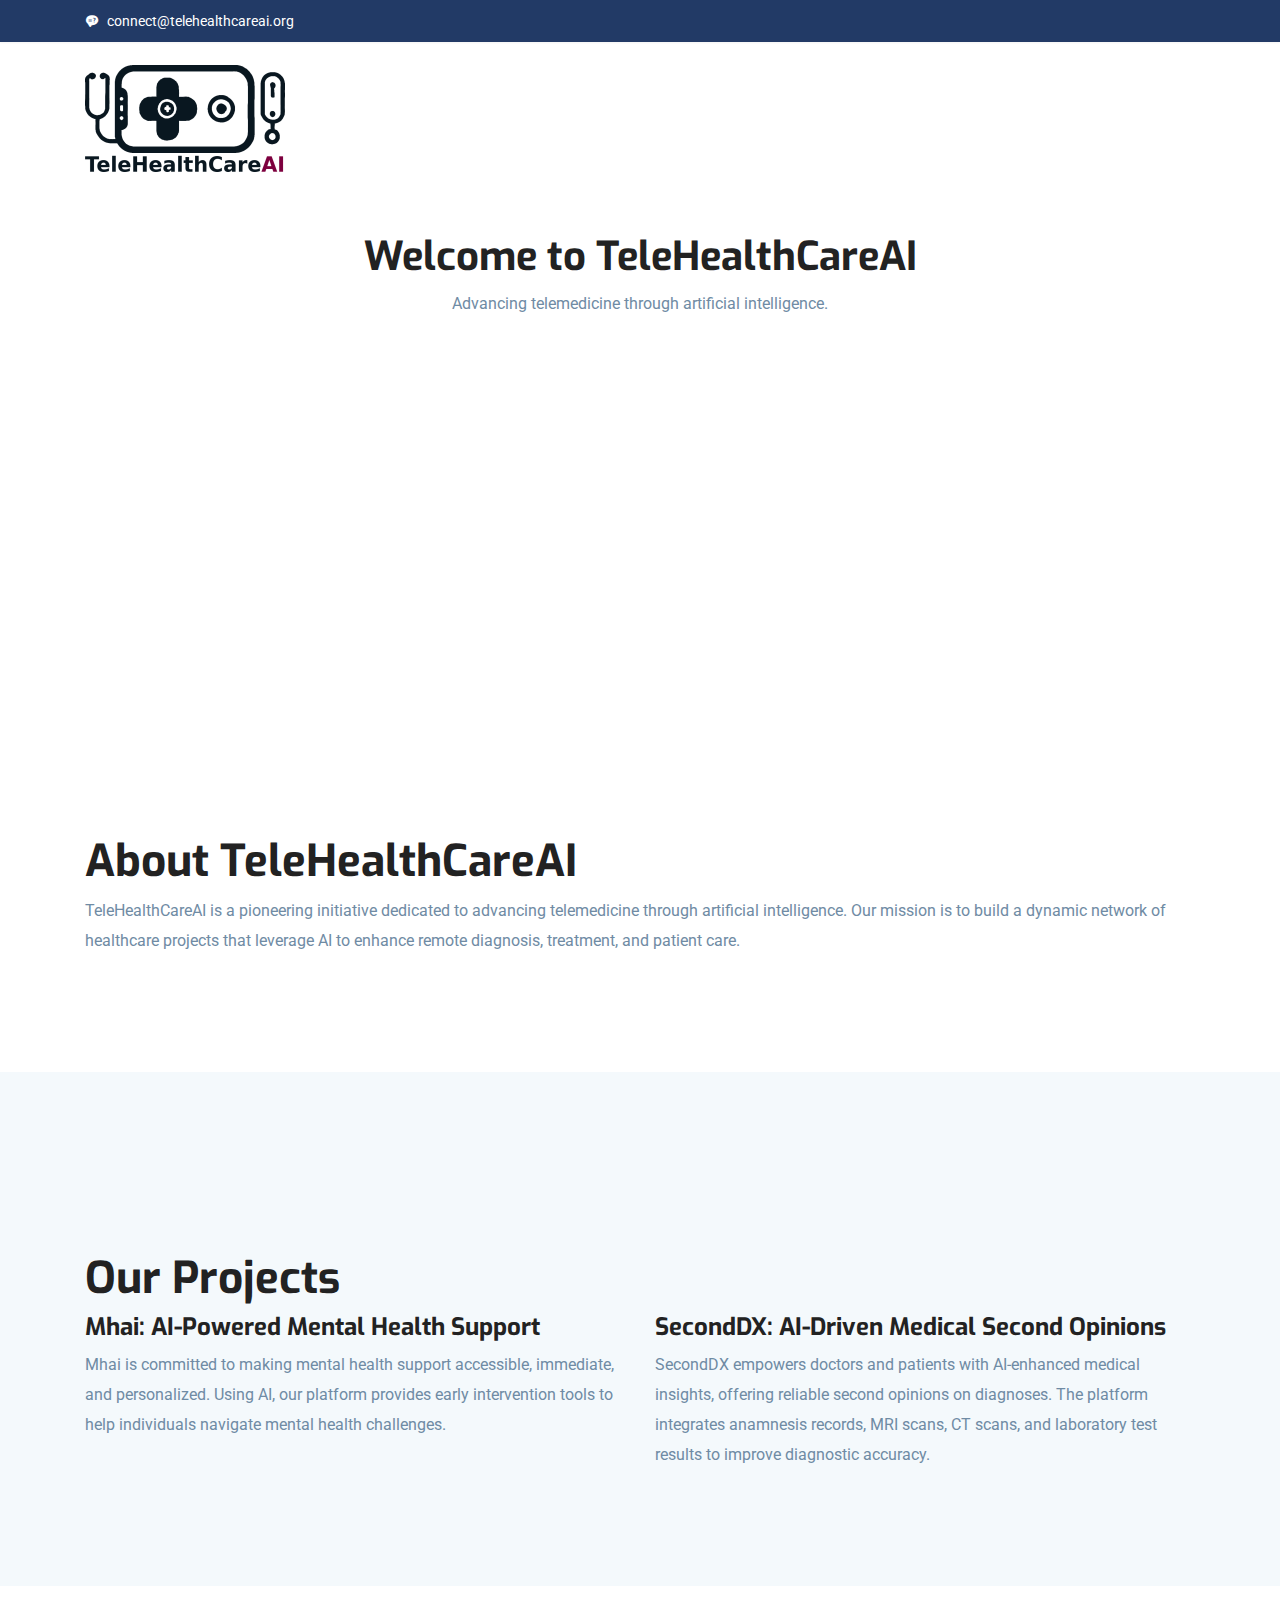
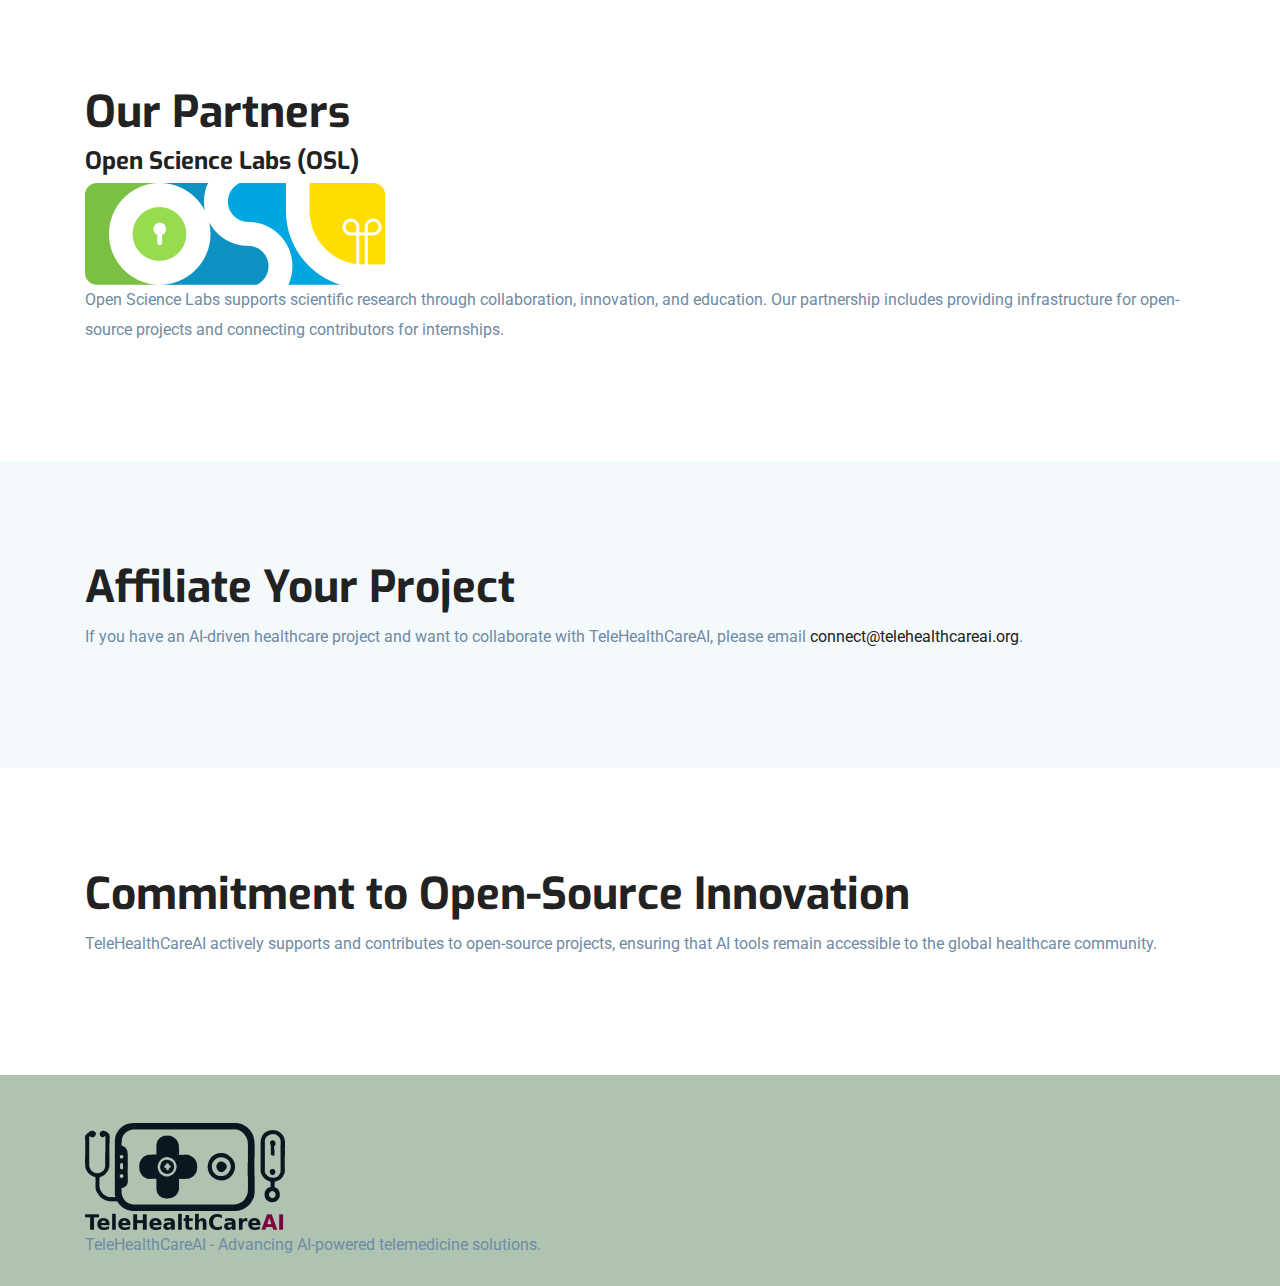
==== index.html @ 532dccfb "deploy: 01d1042a080995976dd276a3522add59d54eccc9" ====
<!DOCTYPE html>
<html lang="en">
  <head>
    <meta charset="utf-8" />
    <title>TeleHealthCareAI</title>
    <meta http-equiv="X-UA-Compatible" content="IE=edge" />
    <meta
      name="description"
      content="TeleHealthCareAI - AI-powered telemedicine projects"
    />
    <meta
      name="viewport"
      content="width=device-width, initial-scale=1.0, maximum-scale=5.0"
    />
    <meta name="author" content="TeleHealthCareAI" />
    <link rel="shortcut icon" type="image/x-icon" href="/images/favicon.png" />
    <link rel="stylesheet" href="plugins/bootstrap/bootstrap.min.css" />
    <link rel="stylesheet" href="plugins/icofont/icofont.min.css" />
    <link rel="stylesheet" href="css/style.css" />
  </head>
  <body id="top">
    <header>
      <div class="header-top-bar">
        <div class="container">
          <div class="row align-items-center">
            <div class="col-lg-6">
              <ul class="top-bar-info list-inline-item pl-0 mb-0">
                <li class="list-inline-item">
                  <a href="mailto:connect@telehealthcareai.org"
                    ><i class="icofont-support-faq mr-2"></i
                    >connect@telehealthcareai.org</a
                  >
                </li>
              </ul>
            </div>
          </div>
        </div>
      </div>
      <nav class="navbar navbar-expand-lg navigation" id="navbar">
        <div class="container">
          <a class="navbar-brand" href="/">
            <img
              src="images/logo-small-horizontal.png"
              alt=""
              class="img-fluid"
              height="100px"
            />
          </a>
          <button
            class="navbar-toggler collapsed"
            type="button"
            data-toggle="collapse"
            data-target="#navbarmain"
            aria-controls="navbarmain"
            aria-expanded="false"
            aria-label="Toggle navigation"
          >
            <span class="icofont-navigation-menu"></span>
          </button>
          <!--
          <div class="collapse navbar-collapse" id="navbarmain">
            <ul class="navbar-nav ml-auto">
              <li class="nav-item active">
                <a class="nav-link" href="index.html">Home</a>
              </li>
              <li class="nav-item">
                <a class="nav-link" href="#about">About</a>
              </li>
              <li class="nav-item">
                <a class="nav-link" href="#projects">Projects</a>
              </li>
              <li class="nav-item">
                <a class="nav-link" href="#partners">Partners</a>
              </li>
              <li class="nav-item">
                <a class="nav-link" href="#contact">Contact</a>
              </li>
            </ul>
          </div>
          -->
        </div>
      </nav>
    </header>
    <section class="banner">
      <div class="container">
        <div class="row">
          <div class="col-lg-12 text-center pt-5">
            <h1>Welcome to TeleHealthCareAI</h1>
            <p>Advancing telemedicine through artificial intelligence.</p>
          </div>
        </div>
      </div>
    </section>
    <section id="about" class="section about">
      <div class="container">
        <h2>About TeleHealthCareAI</h2>
        <p>
          TeleHealthCareAI is a pioneering initiative dedicated to advancing
          telemedicine through artificial intelligence. Our mission is to build
          a dynamic network of healthcare projects that leverage AI to enhance
          remote diagnosis, treatment, and patient care.
        </p>
      </div>
    </section>
    <section id="projects" class="section service gray-bg">
      <div class="container">
        <h2>Our Projects</h2>
        <div class="row">
          <div class="col-lg-6">
            <h3>Mhai: AI-Powered Mental Health Support</h3>
            <p>
              Mhai is committed to making mental health support accessible,
              immediate, and personalized. Using AI, our platform provides early
              intervention tools to help individuals navigate mental health
              challenges.
            </p>
          </div>
          <div class="col-lg-6">
            <h3>SecondDX: AI-Driven Medical Second Opinions</h3>
            <p>
              SecondDX empowers doctors and patients with AI-enhanced medical
              insights, offering reliable second opinions on diagnoses. The
              platform integrates anamnesis records, MRI scans, CT scans, and
              laboratory test results to improve diagnostic accuracy.
            </p>
          </div>
        </div>
      </div>
    </section>
    <section id="partners" class="section clients">
      <div class="container">
        <h2>Our Partners</h2>
        <div>
          <h3>Open Science Labs (OSL)</h3>
          <img src="/images/partners/osl.png" alt="Open Science Labs" />
          <p>
            Open Science Labs supports scientific research through
            collaboration, innovation, and education. Our partnership includes
            providing infrastructure for open-source projects and connecting
            contributors for internships.
          </p>
        </div>
      </div>
    </section>
    <section id="affiliate" class="section affiliate gray-bg">
      <div class="container">
        <h2>Affiliate Your Project</h2>
        <p>
          If you have an AI-driven healthcare project and want to collaborate
          with TeleHealthCareAI, please email
          <a href="mailto:connect@telehealthcareai.org"
            >connect@telehealthcareai.org</a
          >.
        </p>
      </div>
    </section>
    <section id="opensource" class="section open-source">
      <div class="container">
        <h2>Commitment to Open-Source Innovation</h2>
        <p>
          TeleHealthCareAI actively supports and contributes to open-source
          projects, ensuring that AI tools remain accessible to the global
          healthcare community.
        </p>
      </div>
    </section>
    <footer class="footer section pt-5" style="background-color:#aec3b0">
      <div class="container">
        <div class="row">
          <div class="col">
            <img
              src="images/logo-small-horizontal.png"
              alt=""
              class="img-fluid"
              height="100px"
            />
            <p>
              TeleHealthCareAI - Advancing AI-powered telemedicine solutions.
            </p>
          </div>
        </div>
      </div>
    </footer>
    <script src="plugins/jquery/jquery.js"></script>
    <script src="plugins/bootstrap/bootstrap.min.js"></script>
    <script src="js/script.js"></script>
  </body>
</html>
---- css/style.css ----
/**
 * WEBSITE: https://themefisher.com
 * TWITTER: https://twitter.com/themefisher
 * FACEBOOK: https://www.facebook.com/themefisher
 * GITHUB: https://github.com/themefisher/
 */

/*=== MEDIA QUERY ===*/
@import url("https://fonts.googleapis.com/css?family=Exo:500,600,700|Roboto&display=swap");
html {
  overflow-x: hidden;
}

body {
  line-height: 1.6;
  font-family: "Roboto", sans-serif;
  -webkit-font-smoothing: antialiased;
  font-size: 16px;
  color: #6F8BA4;
  font-weight: 400;
  overflow-x: hidden;
}

h1, .h1, h2, .h2, h3, .h3, h4, .h4, h5, .h5, h6, .h6 {
  font-family: "Exo", sans-serif;
  font-weight: 700;
  color: #222;
}

h1, .h1 {
  font-size: 2.5rem;
}

h2, .h2 {
  font-size: 44px;
}

h3, .h3 {
  font-size: 1.5rem;
}

h4, .h4 {
  font-size: 1.3rem;
  line-height: 30px;
}

h5, .h5 {
  font-size: 1.25rem;
}

h6, .h6 {
  font-size: 1rem;
}

p {
  line-height: 30px;
}

.navbar-toggle .icon-bar {
  background: #223a66;
}

input[type=email], input[type=password], input[type=text], input[type=tel] {
  box-shadow: none;
  height: 45px;
  outline: none;
  font-size: 14px;
}
input[type=email]:focus, input[type=password]:focus, input[type=text]:focus, input[type=tel]:focus {
  box-shadow: none;
  border: 1px solid #223a66;
}

.form-control {
  box-shadow: none;
  border-radius: 0;
}
.form-control:focus {
  box-shadow: none;
  border: 1px solid #223a66;
}

.py-7 {
  padding: 7rem 0px;
}

.btn {
  display: inline-block;
  font-size: 14px;
  font-size: 0.8125rem;
  font-weight: 700;
  letter-spacing: 0.5px;
  padding: 0.75rem 2rem;
  font-family: "Exo", sans-serif;
  text-transform: uppercase;
  border-radius: 5px;
  border: 2px solid transparent;
  transition: all 0.35s ease;
}
.btn.btn-icon i {
  border-left: 1px solid rgba(255, 255, 255, 0.09);
  padding-left: 15px;
}
.btn:focus {
  outline: 0px;
  box-shadow: none;
}

.btn-main {
  background: #223a66;
  color: #fff;
  border-color: #223a66;
}
.btn-main:hover {
  background: #e12454;
  border-color: #e12454;
  color: #fff;
}

.btn-main-2 {
  background: #e12454;
  color: #fff;
  border-color: #e12454;
}
.btn-main-2:hover {
  background: #223a66;
  color: #fff;
  border-color: #223a66;
}

.btn-solid-border {
  border: 2px solid #223a66;
  background: transparent;
  color: #223a66;
}
.btn-solid-border:hover {
  border: 2px solid #223a66;
  color: #fff;
  background: #223a66;
}
.btn-solid-border:hover.btn-icon i {
  border-left: 1px solid rgba(255, 255, 255, 0.09);
}
.btn-solid-border.btn-icon i {
  border-left: 1px solid rgba(0, 0, 0, 0.09);
}

.btn-transparent {
  background: transparent;
  color: #222;
  border-color: #6F8BA4;
}
.btn-transparent:hover {
  background: #6F8BA4;
  color: #fff;
}

.btn-white {
  background: #fff;
  border-color: #fff;
  color: #222;
}
.btn-white:hover {
  background: #223a66;
  color: #fff;
  border-color: #223a66;
}

.btn-solid-white {
  border-color: #fff;
  color: #fff;
}
.btn-solid-white:hover {
  background: #fff;
  color: #222;
}

.btn-round {
  border-radius: 4px;
}

.btn-round-full {
  border-radius: 50px;
}

.btn.active:focus, .btn:active:focus, .btn:focus {
  outline: 0;
}

.bg-gray {
  background: #eff0f3;
}

.bg-primary {
  background: #223a66;
}

.bg-primary-dark {
  background: #152440;
}

.bg-primary-darker {
  background: #090f1a;
}

.bg-dark {
  background: #222;
}

.bg-gradient {
  background-image: linear-gradient(145deg, rgba(19, 177, 205, 0.95) 0%, rgba(152, 119, 234, 0.95) 100%);
  background-repeat: repeat-x;
}

.section {
  padding: 100px 0;
}

.section-sm {
  padding: 70px 0;
}

.section-bottom {
  padding-bottom: 100px;
}

.subtitle {
  color: #223a66;
  font-size: 14px;
  letter-spacing: 1px;
}

.overlay:before {
  content: "";
  position: absolute;
  left: 0;
  top: 0;
  bottom: 0;
  right: 0;
  width: 100%;
  height: 100%;
  opacity: 0.9;
  background: #223a66;
}

.overly-2 {
  position: relative;
}
.overly-2:before {
  content: "";
  position: absolute;
  left: 0;
  top: 0;
  bottom: 0;
  right: 0;
  width: 100%;
  height: 100%;
  background: rgba(0, 0, 0, 0.8);
}

.text-sm {
  font-size: 14px;
}

.text-md {
  font-size: 2.25rem;
}

.text-lg {
  font-size: 3.75rem;
}

.no-spacing {
  letter-spacing: 0px;
}

/* Links */
a {
  color: #222;
  text-decoration: none;
  transition: all 0.35s ease;
}

a:focus, a:hover {
  color: #e12454;
  text-decoration: none;
}

a:focus {
  outline: none;
}

.content-title {
  font-size: 40px;
  line-height: 50px;
}

.page-title {
  padding: 120px 0px 70px 0px;
  position: relative;
}
.page-title .block h1 {
  color: #fff;
}
.page-title .block p {
  color: #fff;
}
.page-title .breadcumb-nav {
  margin-top: 60px;
  padding-top: 30px;
  border-top: 1px solid rgba(255, 255, 255, 0.06);
}

.slick-slide:focus, .slick-slide a {
  outline: none;
}

@media (max-width: 480px) {
  h2, .h2 {
    font-size: 1.3rem;
    line-height: 36px;
  }
}
.title-color {
  color: #223a66;
}

.secondary-bg {
  background: #223a66;
}

.section-title {
  margin-bottom: 70px;
}
.section-title h2 {
  color: #223a66;
}

.text-lg {
  font-size: 50px;
}

.gray-bg {
  background: #f4f9fc;
}

@media (max-width: 480px) {
  .text-lg {
    font-size: 28px;
  }
}
@media (max-width: 400px) {
  .text-lg {
    font-size: 28px;
  }
}
#navbarmain .nav-link {
  font-weight: 600;
  padding: 15px 15px;
  color: #222;
  font-family: "Exo", sans-serif;
  text-transform: capitalize;
  font-size: 16px;
  transition: all 0.25s ease;
}
#navbarmain .nav-link:hover,
#navbarmain .active .nav-link {
  color: #e12454;
}

.dropdown-toggle::after {
  display: none;
}

.navbar-brand {
  margin-top: 10px;
}

.header-top-bar {
  background: #223a66;
  font-size: 14px;
  padding: 10px 0px;
  box-shadow: 0 1px 2px rgba(0, 0, 0, 0.05);
  color: #fff;
}

.top-bar-info li a {
  color: #fff;
  margin-right: 20px;
}

.top-right-bar a span {
  color: #fff;
  font-weight: 600;
  letter-spacing: 1px;
  vertical-align: middle;
}
.top-right-bar a i {
  color: #fff;
  margin-right: 10px;
}

@media (max-width: 992px) {
  .navigation {
    text-align: center;
  }
}
.navigation .dropdown-menu {
  padding: 0px;
  border: 0px;
  border-top: 5px solid #e12454;
  background: #fff;
  border-radius: 0px;
}
@media (max-width: 992px) {
  .navigation .dropdown-menu {
    text-align: center;
    float: left !important;
    width: 100%;
    margin: 0;
  }
}
.navigation .dropdown-toggle::after {
  display: none;
}
.navigation .dropleft .dropdown-menu,
.navigation .dropright .dropdown-menu {
  margin: 0;
}
.navigation .dropleft .dropdown-toggle::before,
.navigation .dropright .dropdown-toggle::after {
  font-weight: bold;
  font-size: 14px;
  border: 0;
  display: inline-block;
  font-family: IcoFont !important;
  vertical-align: 1px;
}
.navigation .dropleft .dropdown-toggle::before {
  content: "\eac9";
  margin-right: 5px;
}
.navigation .dropright .dropdown-toggle::after {
  content: "\eaca";
  margin-left: 5px;
}
.navigation .dropdown-item {
  padding: 13px 20px;
  background: transparent;
  font-weight: 400;
  color: #555;
  border-bottom: 1px solid #eee;
}
.navigation li:last-child .dropdown-item {
  border-bottom: 0;
}
.navigation .dropdown-submenu.active > .dropdown-toggle,
.navigation .dropdown-submenu:hover > .dropdown-item,
.navigation .dropdown-item.active,
.navigation .dropdown-item:hover {
  background: rgba(225, 36, 84, 0.05);
  color: #e12454;
}
.navigation button:focus {
  outline: 0;
}
@media (min-width: 992px) {
  .navigation .dropdown-menu {
    display: block;
    opacity: 0;
    visibility: hidden;
    transition: all 0.2s ease-in, visibility 0s linear 0.2s, transform 0.2s linear;
    display: block;
    visibility: hidden;
    opacity: 0;
    min-width: 200px;
    transform: translateY(10px);
  }
  .navigation .dropleft .dropdown-menu,
.navigation .dropright .dropdown-menu {
    margin-top: -5px;
  }
  .navigation .dropdown:hover > .dropdown-menu {
    visibility: visible;
    transition: all 0.3s ease 0s;
    opacity: 1;
    transform: translateY(0);
  }
}

.bg-1 {
  background: url("../images/bg/22.jpg") no-repeat 50% 50%;
  background-size: cover;
  position: relative;
}

.banner {
  position: relative;
  overflow: hidden;
  background: #fff;
  background: url("../images/bg/slider-bg-1.jpg") no-repeat;
  background-size: cover;
  min-height: 550px;
}
.banner .block {
  padding: 80px 0px 160px;
}
.banner .block h1 {
  font-size: 60px;
  line-height: 1.2;
  letter-spacing: -1.2px;
  text-transform: capitalize;
  color: #223a66;
}

.letter-spacing {
  letter-spacing: 2px;
}

.text-color {
  color: #223a66;
}

.text-color-2 {
  color: #e12454;
}

.divider {
  width: 40px;
  height: 5px;
  background: #e12454;
}

@media (max-width: 480px) {
  .banner .block h1 {
    font-size: 38px;
    line-height: 50px;
  }
  .banner {
    min-height: 450px;
    background: #fff !important;
  }
}
@media (max-width: 400px) {
  .banner .block h1 {
    font-size: 28px;
    line-height: 40px;
  }
  .banner {
    min-height: 450px;
    background: #fff !important;
  }
}
@media (max-width: 768px) {
  .banner .block h1 {
    font-size: 56px;
    line-height: 70px;
  }
  .banner {
    background: #fff !important;
  }
}
@media (max-width: 992px) {
  .banner {
    background: #fff !important;
  }
}
.about-img img {
  border-radius: 5px;
  box-shadow: 0px 0px 30px 0px rgba(0, 42, 106, 0.1);
}

.award-img {
  height: 120px;
  margin-bottom: 10px;
  align-items: center;
  display: flex;
  justify-content: center;
  background: #eff0f3;
}

.appoinment-content {
  position: relative;
}
.appoinment-content img {
  width: 85%;
}
.appoinment-content .emergency {
  position: absolute;
  content: "";
  right: 10px;
  bottom: 20px;
  background: #223a66;
  padding: 48px;
}
.appoinment-content .emergency h2 {
  color: #fff;
}
.appoinment-content .emergency i {
  margin-right: 10px;
  color: rgba(255, 255, 255, 0.7);
}

.appoinment-form {
  margin-top: 40px;
}
.appoinment-form .form-control {
  background: #f4f9fc;
  height: 55px;
  border-color: rgba(0, 0, 0, 0.05);
}
.appoinment-form textarea.form-control {
  height: auto;
}

.client-thumb {
  text-align: center;
}

.features {
  margin-top: -70px;
}

.feature-item {
  flex-basis: 33.33%;
  margin: 0px 10px;
  padding: 40px 30px;
  background-color: #fff;
  border-radius: 15px 15px 15px 15px;
  box-shadow: 0px 0px 30px 0px rgba(0, 42, 106, 0.1);
}
.feature-item .feature-icon i {
  font-size: 50px;
  color: #223a66;
}
.feature-item h4 {
  color: #223a66;
}
.feature-item p {
  font-size: 14px;
}

.feature-section.border-top {
  border-top: 1px solid rgba(0, 0, 0, 0.05) !important;
}

.w-hours li {
  padding: 6px 0px;
  border-bottom: 1px solid rgba(0, 0, 0, 0.05);
}

.counter-stat {
  text-align: center;
  padding: 55px 0px 40px 0px;
  position: relative;
}
.counter-stat i {
  display: block;
  color: rgba(255, 255, 255, 0.06);
  font-size: 70px;
  position: absolute;
  left: 0px;
  right: 0px;
  top: 0px;
  transform: translateY(25px);
}
.counter-stat span {
  font-size: 70px;
  color: #fff;
}
.counter-stat p {
  margin-bottom: 0px;
  color: rgba(255, 255, 255, 0.7);
}

.mb--80 {
  margin-bottom: -80px;
}

.service {
  padding-top: 180px;
}
.service .service-item {
  background: #fff;
  padding: 30px;
  border-radius: 5px;
}
.service .icon {
  float: left;
  margin-bottom: 10px;
}
.service i {
  color: #e12454;
}
.service h4 {
  padding-left: 20px;
}
.service .content {
  clear: both;
}

.service-block {
  padding: 20px;
  margin-top: 40px;
  border: 1px solid rgba(0, 0, 0, 0.03);
  box-shadow: 0 0 38px rgba(21, 40, 82, 0.07);
}
.service-block img {
  width: 100%;
  margin-top: -60px;
  border: 5px solid #fff;
}

.department-service {
  margin-bottom: 40px;
}
.department-service li {
  margin-bottom: 10px;
}
.department-service li i {
  color: #e12454;
}

.doctors .btn-group .btn {
  border-radius: 0px;
  margin: 0px 2px;
  text-transform: capitalize;
  font-size: 16px;
  padding: 0.6rem 1.5rem;
  cursor: pointer;
}
.doctors .btn-group .btn.active {
  box-shadow: none !important;
  border-color: transparent;
  background: #e12454;
  color: #fff;
}
.doctors .btn-group .btn.focus {
  box-shadow: none !important;
  border-color: transparent;
}
.doctors .btn-group .btn:focus {
  box-shadow: none !important;
  border-color: transparent;
  background: #e12454;
  color: #fff;
}
.doctors .btn-group .btn:hover {
  box-shadow: none !important;
  border-color: transparent;
  background: #e12454;
  color: #fff;
}
.doctors .btn-group > .btn-group:not(:last-child) > .btn, .doctors .btn-group > .btn:not(:last-child):not(.dropdown-toggle), .doctors .btn-group > .btn:not(:first-child) {
  border-radius: 3px;
}

.doctor-inner-box {
  overflow: hidden;
}
.doctor-inner-box .doctor-profile {
  overflow: hidden;
  position: relative;
  box-shadow: 0px 8px 16px 0px rgba(200, 183, 255, 0.2);
}
.doctor-inner-box .doctor-profile .doctor-img {
  transition: all 0.35s ease;
}
.doctor-inner-box .doctor-profile .doctor-img:hover {
  transform: scale(1.1);
}

.lh-35 {
  line-height: 35px;
}

.doctor-info li {
  margin-bottom: 10px;
  color: #222;
}
.doctor-info li i {
  margin-right: 20px;
  color: #e12454;
}

.read-more {
  color: #223a66;
}

@media (max-width: 480px) {
  .doctors .btn-group {
    display: block;
  }
  .doctors .btn-group .btn {
    margin: 8px 3px;
  }
}
@media (max-width: 400px) {
  .doctors .btn-group {
    display: block;
  }
  .doctors .btn-group .btn {
    margin: 8px 3px;
  }
}
@media (max-width: 768px) {
  .doctors .btn-group {
    display: block;
  }
  .doctors .btn-group .btn {
    margin: 8px 3px;
  }
}
.cta {
  background: url("../images/bg/bg-4.jpg") no-repeat 50% 50%;
  background-size: cover;
  position: relative;
}
.cta:before {
  position: absolute;
  content: "";
  left: 0px;
  top: 0px;
  width: 100%;
  height: 100%;
  background: rgba(34, 58, 102, 0.95);
}

.mb-30 {
  margin-bottom: 30px;
}

.text-color-primary {
  color: #223a66;
}

.cta-section {
  margin-bottom: -80px;
}

.cta-page {
  background: url("../images/bg/banner.jpg") no-repeat;
  background-size: cover;
  position: relative;
}

.testimonial {
  position: relative;
}
.testimonial:before {
  width: 48%;
  height: 100%;
  top: 0;
  left: 0px;
  position: absolute;
  content: "";
  background: url("../images/bg/bg-2.jpg") no-repeat 50% 50%;
}
.testimonial .slick-dots {
  text-align: left;
}

.testimonial-block {
  position: relative;
  margin-bottom: 20px;
}
.testimonial-block p {
  background: #fff;
  font-size: 18px;
}
.testimonial-block .client-info {
  margin-bottom: 20px;
}
.testimonial-block .client-info h4 {
  margin-bottom: 0px;
}
.testimonial-block i {
  font-size: 60px;
  position: absolute;
  right: 46px;
  bottom: 89px;
  opacity: 0.08;
}
.testimonial-block .slick-dots {
  text-align: left;
}

.testimonial-wrap-2 .slick-dots {
  margin-left: -10px;
}

.testimonial-block.style-2 {
  background: #fff;
  padding: 30px;
  margin: 0px 4px;
  margin-bottom: 30px;
}
.testimonial-block.style-2 .testimonial-thumb {
  float: left;
}
.testimonial-block.style-2 .testimonial-thumb img {
  width: 80px;
  height: 80px;
  border-radius: 100%;
  margin-right: 20px;
  margin-bottom: 30px;
  border: 5px solid #eff0f3;
  margin-top: -5px;
}
.testimonial-block.style-2 .client-info p {
  clear: both;
  background: transparent;
}
.testimonial-block.style-2 i {
  bottom: -20px;
  color: #e12454;
  opacity: 0.3;
}

@media (max-width: 480px) {
  .testimonial-wrap {
    margin-left: 0px;
  }
  .testimonial::before {
    display: none;
  }
}
@media (max-width: 400px) {
  .testimonial-wrap {
    margin-left: 0px;
  }
  .testimonial::before {
    display: none;
  }
}
@media (max-width: 768px) {
  .testimonial-wrap {
    margin-left: 0px;
  }
  .testimonial::before {
    display: none;
  }
}
@media (max-width: 992px) {
  .testimonial-wrap {
    margin-left: 0px;
  }
  .testimonial::before {
    display: none;
  }
}
.contact-form-wrap .form-group {
  margin-bottom: 20px;
}
.contact-form-wrap .form-group .form-control {
  height: 60px;
  border: 1px solid #EEF2F6;
  box-shadow: none;
  width: 100%;
  background: #f4f9fc;
}
.contact-form-wrap .form-group-2 {
  margin-bottom: 13px;
}
.contact-form-wrap .form-group-2 textarea {
  height: auto;
  border: 1px solid #EEF2F6;
  box-shadow: none;
  background: #f4f9fc;
  width: 100%;
}

.social-icons li {
  margin: 0 6px;
}
.social-icons a {
  margin-right: 10px;
  font-size: 18px;
}

.google-map {
  position: relative;
}

.google-map #map {
  width: 100%;
  height: 500px;
}

.mt-90 {
  margin-top: 90px;
}

.contact-block {
  text-align: center;
  border: 5px solid #EEF2F6;
  padding: 50px 25px;
}
.contact-block i {
  font-size: 50px;
  margin-bottom: 15px;
  display: inline-block;
  color: #e12454;
}

.blog-item-content h2 {
  font-weight: 600;
  font-size: 38px;
}

/*=================================================================
  Single Blog Page
==================================================================*/
.nav-links .page-numbers {
  display: inline-block;
  width: 50px;
  height: 50px;
  border-radius: 100%;
  background: #eee;
  text-align: center;
  padding-top: 13px;
  font-weight: 600;
  margin-right: 10px;
}
.nav-links .page-numbers:hover {
  background: #223a66;
  color: #fff;
}
.nav-links .page-numbers.current {
  background: #223a66;
  color: #fff;
}

.comment-area .comment-thumb {
  margin-right: 20px;
  margin-bottom: 30px;
}
.comment-area h5 {
  font-size: 18px;
  font-weight: 500;
}
.comment-area span {
  font-size: 14px;
}

.posts-nav h6 {
  font-weight: 500;
}

.quote {
  font-size: 22px;
  color: #223a66;
  padding: 40px;
  font-style: italic;
  border-left: 5px solid #e12454;
  margin: 25px 0px;
}

.tag-option a {
  border: 1px solid #eff0f3;
  padding: 6px 12px;
  color: #6F8BA4;
  font-size: 14px;
}

.comment-form .form-control {
  background: #f7f8fb;
  border-radius: 5px;
  border-color: #f7f8fb;
  height: 50px;
}
.comment-form textarea.form-control {
  height: auto;
}

.post.post-single {
  border: none;
}
.post.post-single .post-thumb {
  margin-top: 30px;
}

.post-sub-heading {
  border-bottom: 1px solid #dedede;
  padding-bottom: 20px;
  letter-spacing: 2px;
  text-transform: uppercase;
  font-size: 16px;
  margin-bottom: 20px;
}

.post-social-share {
  margin-bottom: 50px;
}

.post-comments {
  margin: 30px 0;
}
.post-comments .media {
  margin-top: 20px;
}
.post-comments .media > .pull-left {
  padding-right: 20px;
}
.post-comments .comment-author {
  margin-top: 0;
  margin-bottom: 0px;
  font-weight: 500;
}
.post-comments .comment-author a {
  color: #223a66;
  font-size: 14px;
  text-transform: uppercase;
}
.post-comments time {
  margin: 0 0 5px;
  display: inline-block;
  color: #808080;
  font-size: 12px;
}
.post-comments .comment-button {
  color: #223a66;
  display: inline-block;
  margin-left: 5px;
  font-size: 12px;
}
.post-comments .comment-button i {
  margin-right: 5px;
  display: inline-block;
}
.post-comments .comment-button:hover {
  color: #223a66;
}

.post-excerpt {
  margin-bottom: 60px;
}
.post-excerpt h3 a {
  color: #000;
}
.post-excerpt p {
  margin: 0 0 30px;
}
.post-excerpt blockquote.quote-post {
  margin: 20px 0;
}
.post-excerpt blockquote.quote-post p {
  line-height: 30px;
  font-size: 20px;
  color: #223a66;
}

.comments-section {
  margin-top: 35px;
}

.author-about {
  margin-top: 40px;
}

.post-author {
  margin-right: 20px;
}

.post-author > img {
  border: 1px solid #dedede;
  max-width: 120px;
  padding: 5px;
  width: 100%;
}

.comment-list ul {
  margin-top: 20px;
}
.comment-list ul li {
  margin-bottom: 20px;
}

.comment-wrap {
  border: 1px solid #dedede;
  border-radius: 1px;
  margin-left: 20px;
  padding: 10px;
  position: relative;
}
.comment-wrap .author-avatar {
  margin-right: 10px;
}
.comment-wrap .media .media-heading {
  font-size: 14px;
  margin-bottom: 8px;
}
.comment-wrap .media .media-heading a {
  color: #223a66;
  font-size: 13px;
}
.comment-wrap .media .comment-meta {
  font-size: 12px;
  color: #888;
}
.comment-wrap .media p {
  margin-top: 15px;
}

.comment-reply-form {
  margin-top: 80px;
}
.comment-reply-form input, .comment-reply-form textarea {
  height: 35px;
  border-radius: 0;
  box-shadow: none;
}
.comment-reply-form input:focus, .comment-reply-form textarea:focus {
  box-shadow: none;
  border: 1px solid #223a66;
}
.comment-reply-form textarea, .comment-reply-form .btn-main {
  height: auto;
}

.sidebar-widget {
  margin-bottom: 30px;
  padding-bottom: 35px;
}
.sidebar-widget h5 {
  margin-bottom: 30px;
  position: relative;
  padding-bottom: 15px;
}
.sidebar-widget h5:before {
  position: absolute;
  content: "";
  left: 0px;
  bottom: 0px;
  width: 35px;
  height: 3px;
  background: #e12454;
}
.sidebar-widget.latest-post .media img {
  border-radius: 7px;
}
.sidebar-widget.latest-post .media h6 {
  font-weight: 500;
  line-height: 1.4;
}
.sidebar-widget.latest-post .media p {
  font-size: 12px;
}
.sidebar-widget.category ul li {
  margin-bottom: 10px;
}
.sidebar-widget.category ul li a {
  color: #222;
  transition: all 0.3s ease;
}
.sidebar-widget.category ul li a:hover {
  color: #223a66;
  padding-left: 5px;
}
.sidebar-widget.category ul li span {
  margin-left: 10px;
}
.sidebar-widget.tags a {
  font-size: 12px;
  text-transform: uppercase;
  letter-spacing: 0.075em;
  line-height: 41px;
  height: 41px;
  font-weight: 500;
  border-radius: 20px;
  color: #666;
  display: inline-block;
  background-color: #eff0f3;
  margin: 0 7px 10px 0;
  padding: 0 25px;
  transition: all 0.2s ease;
}
.sidebar-widget.tags a:hover {
  color: #fff;
  background: #223a66;
}
.sidebar-widget.schedule-widget {
  background: #f4f9fc;
  padding: 25px;
}
.sidebar-widget.schedule-widget ul li {
  padding: 10px 0px;
  border-bottom: 1px solid #eee;
}

.search-form {
  position: relative;
}
.search-form i {
  position: absolute;
  right: 15px;
  top: 35%;
}

.footer {
  padding-bottom: 10px;
}
.footer .copyright a {
  font-weight: 600;
}

.lh-35 {
  line-height: 35px;
}

.logo {
  font-weight: 600;
  letter-spacing: 1px;
}
.logo h3 {
  color: #223a66;
}
.logo span {
  color: #223a66;
}

.widget .divider {
  height: 3px;
}
.widget h4 {
  color: #223a66;
}
.widget .footer-menu a {
  color: #6F8BA4;
}
.widget .footer-menu a:hover {
  color: #e12454;
}

.footer-contact-block span {
  font-weight: 400;
  color: #6F8BA4;
}
.footer-contact-block i {
  font-size: 20px;
}

.footer-btm {
  border-top: 1px solid rgba(0, 0, 0, 0.06);
}

.footer-socials li a {
  width: 45px;
  height: 45px;
  background: #6F8BA4;
  color: #fff;
  display: inline-block;
  text-align: center;
  border-radius: 100%;
  padding-top: 12px;
}

.widget-contact h6 {
  font-weight: 500;
  margin-bottom: 18px;
}
.widget-contact h6 i {
  color: #e12454;
}

.subscribe {
  position: relative;
}
.subscribe .form-control {
  border-radius: 50px;
  height: 60px;
  padding-left: 25px;
  border-color: #eee;
}
.subscribe .btn {
  position: absolute;
  right: 6px;
  top: 6px;
}

.backtop {
  position: fixed;
  background: #223a66;
  z-index: 9999;
  display: inline-block;
  right: 55px;
  width: 50px;
  height: 50px;
  bottom: 50px;
  text-align: center;
  display: flex;
  justify-content: center;
  align-items: center;
  opacity: 0;
  border-radius: 50px;
  transition: 0.3s;
}
@media (max-width: 992px) {
  .backtop {
    bottom: 40px;
    right: 15px;
  }
}
@media (max-width: 768px) {
  .backtop {
    width: 45px;
    height: 45px;
  }
}
.backtop:hover {
  background-color: #e12454;
}
.backtop i {
  color: #fff;
  font-size: 20px;
}

.reveal {
  transition: all 0.3s;
  cursor: pointer;
  opacity: 1;
}
/*# sourceMappingURL=style.css.map */
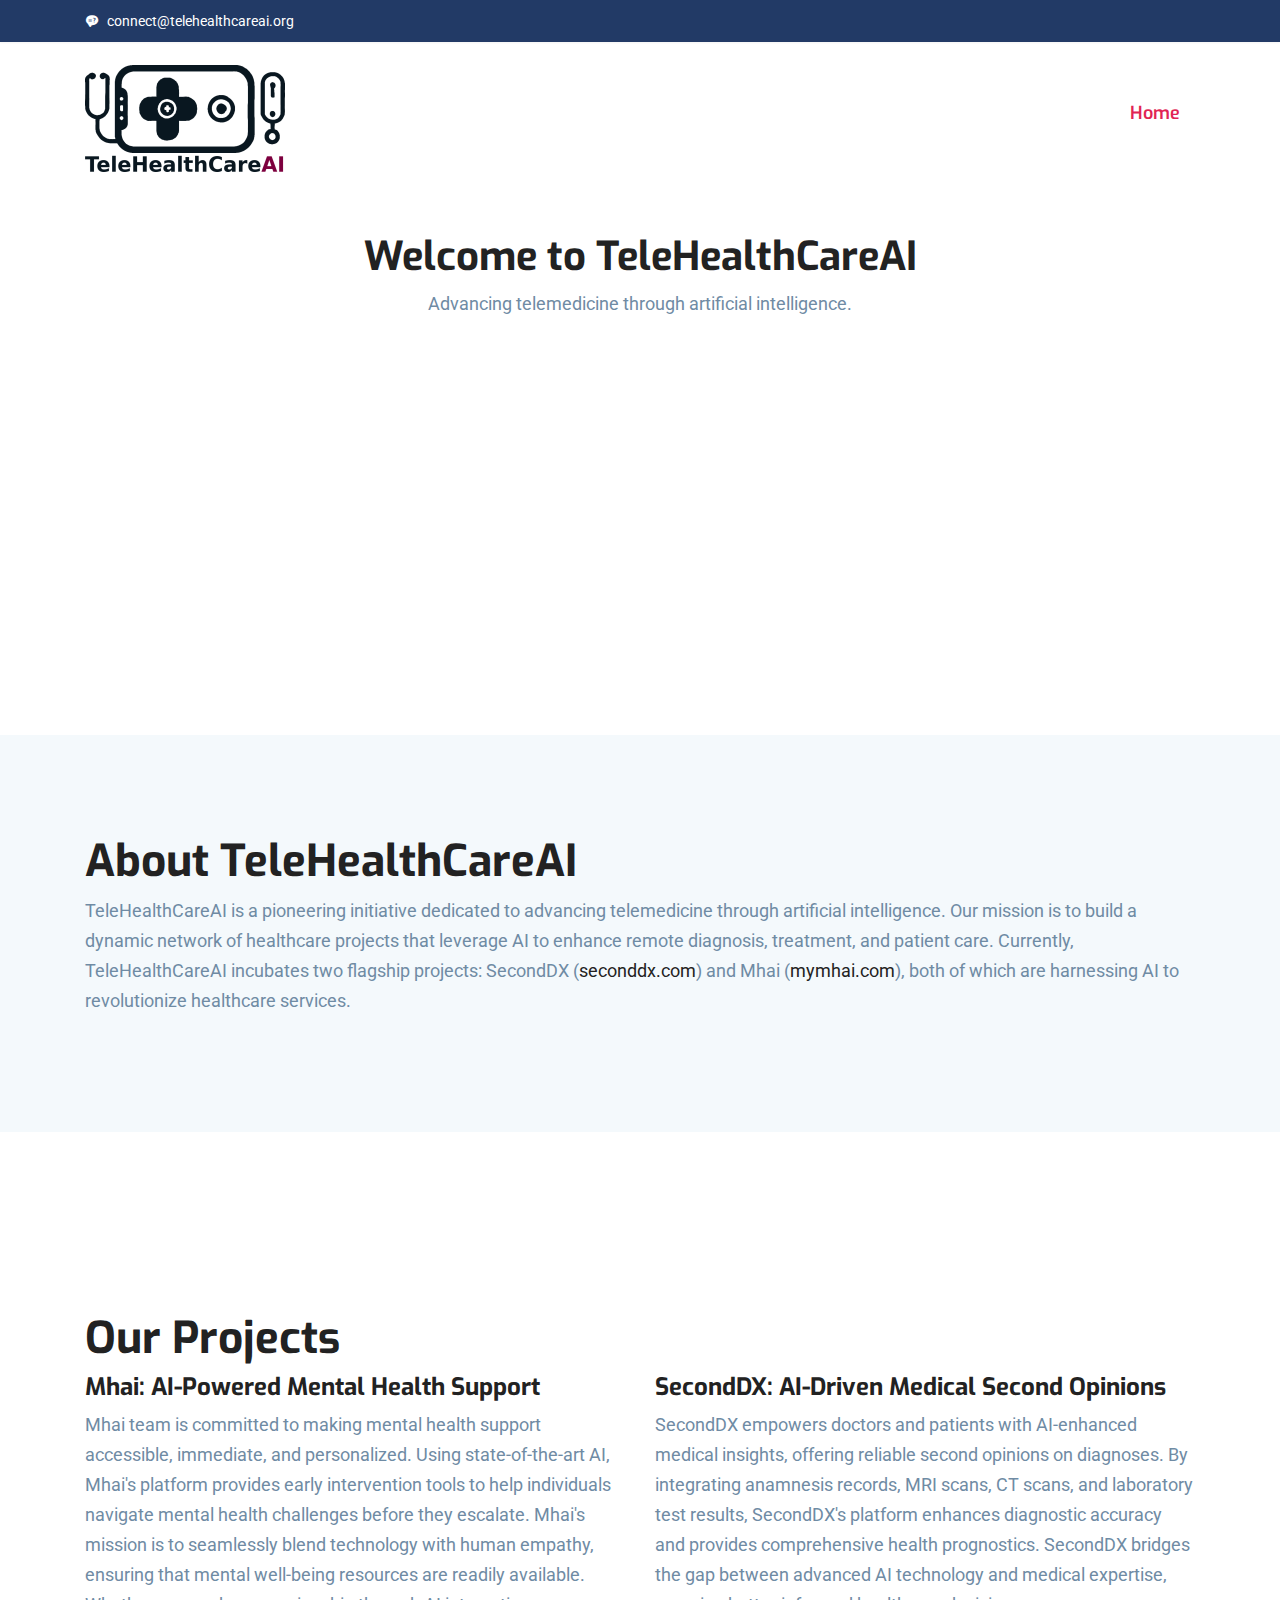
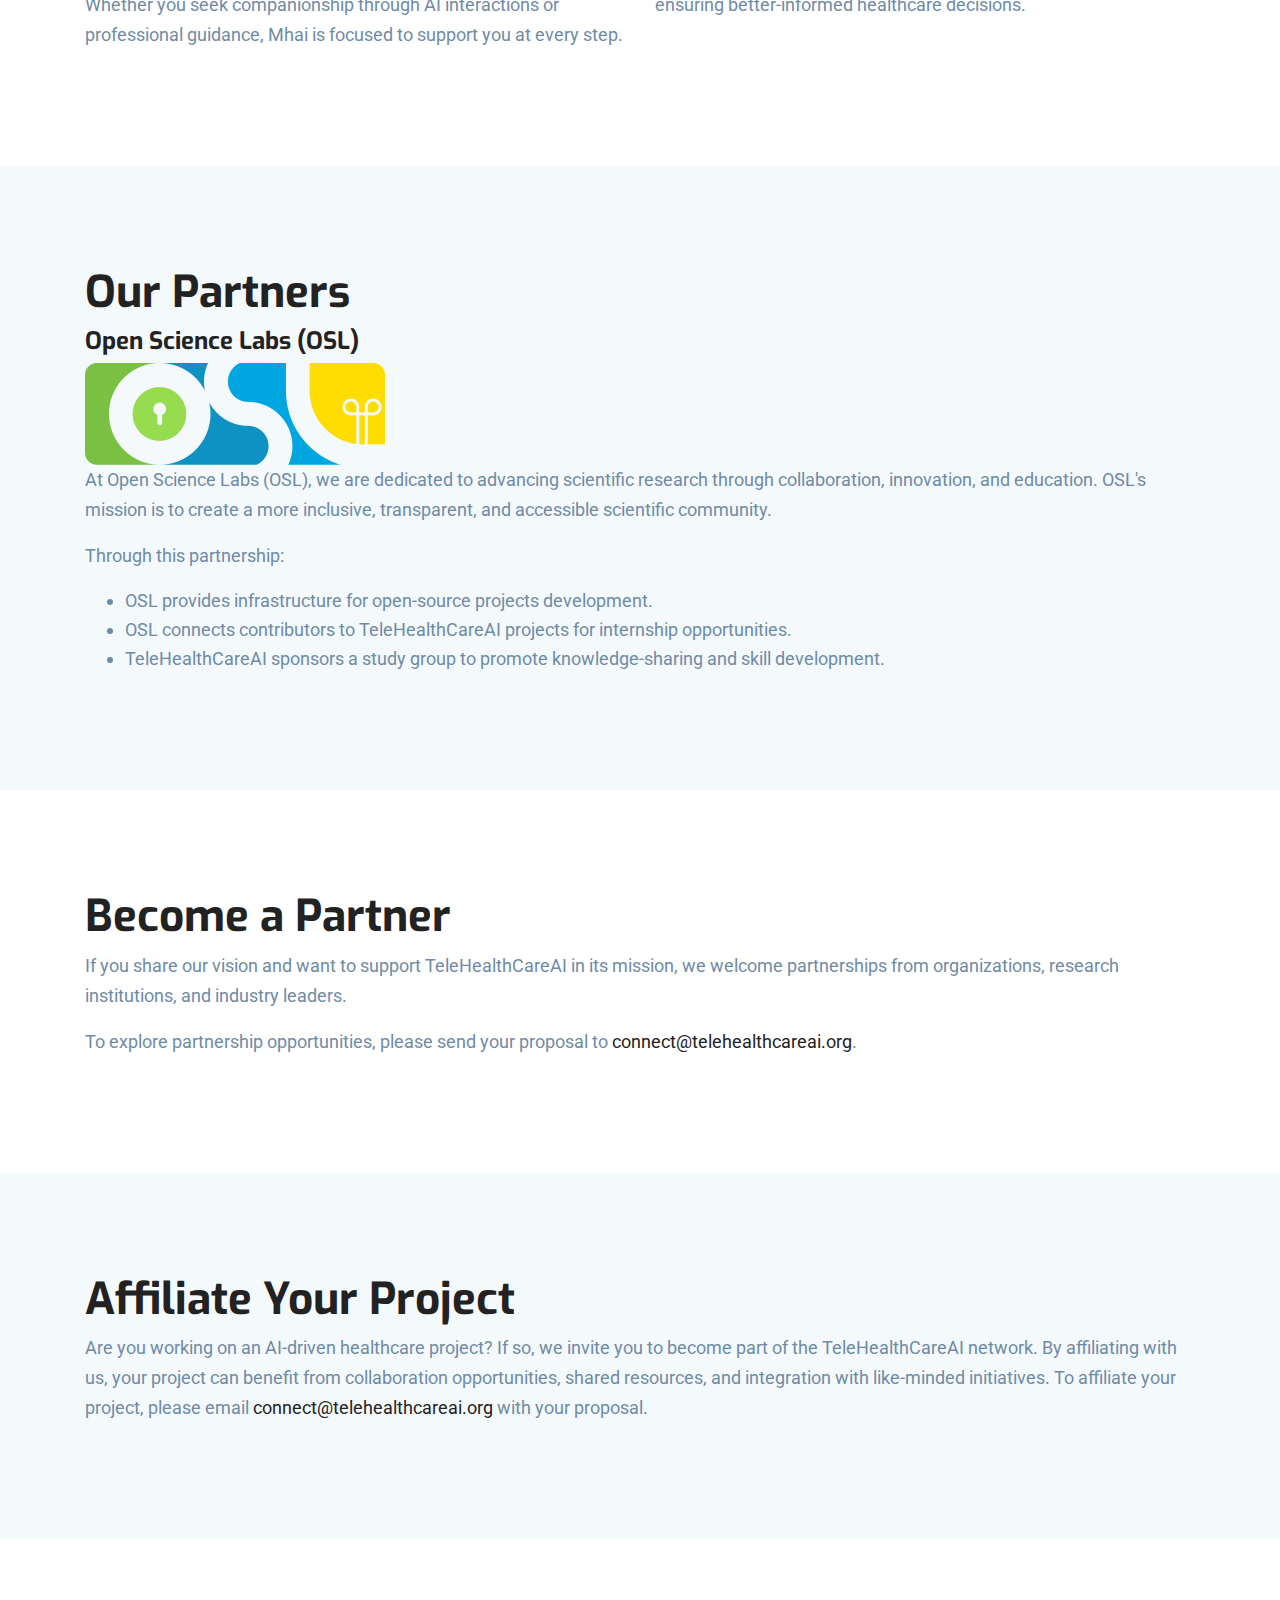
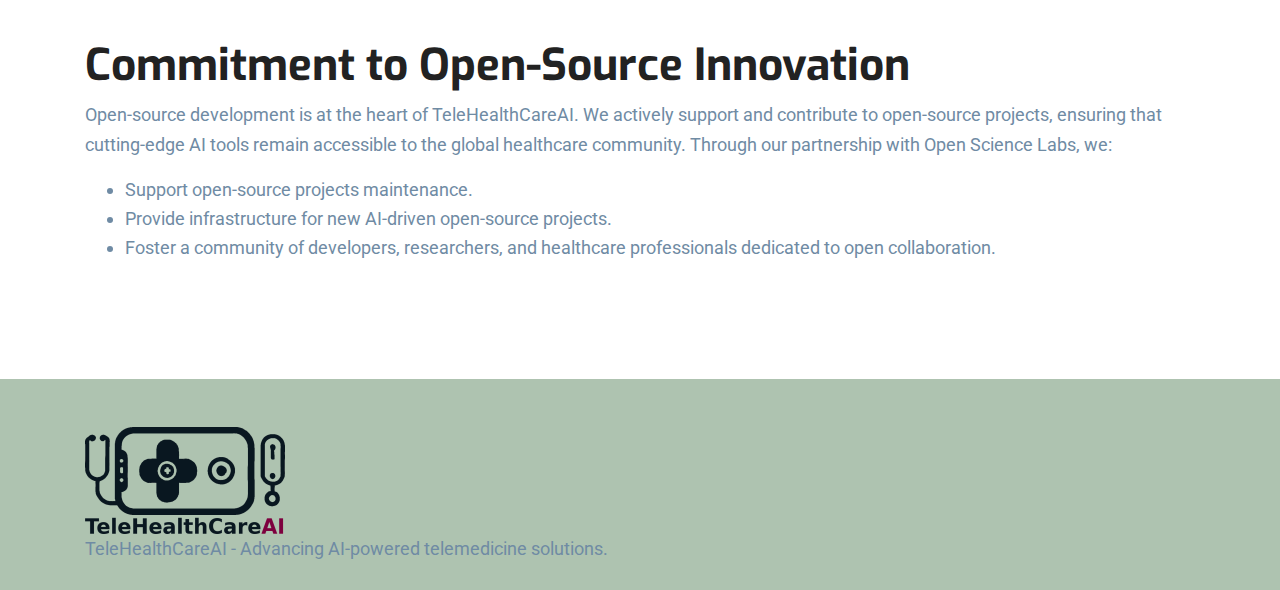
==== commit d04b12ed: "deploy: 2c7182e713715f3d1c60871c32f470d3bae53047" ====
--- a/index.html
+++ b/index.html
@@ -57,12 +57,12 @@
           >
             <span class="icofont-navigation-menu"></span>
           </button>
-          <!--
           <div class="collapse navbar-collapse" id="navbarmain">
             <ul class="navbar-nav ml-auto">
               <li class="nav-item active">
                 <a class="nav-link" href="index.html">Home</a>
               </li>
+              <!--
               <li class="nav-item">
                 <a class="nav-link" href="#about">About</a>
               </li>
@@ -75,9 +75,9 @@
               <li class="nav-item">
                 <a class="nav-link" href="#contact">Contact</a>
               </li>
+              -->
             </ul>
           </div>
-          -->
         </div>
       </nav>
     </header>
@@ -91,80 +91,138 @@
         </div>
       </div>
     </section>
-    <section id="about" class="section about">
+    <section id="about" class="section about gray-bg">
       <div class="container">
         <h2>About TeleHealthCareAI</h2>
         <p>
           TeleHealthCareAI is a pioneering initiative dedicated to advancing
           telemedicine through artificial intelligence. Our mission is to build
           a dynamic network of healthcare projects that leverage AI to enhance
-          remote diagnosis, treatment, and patient care.
-        </p>
-      </div>
-    </section>
-    <section id="projects" class="section service gray-bg">
+          remote diagnosis, treatment, and patient care. Currently,
+          TeleHealthCareAI incubates two flagship projects: SecondDX (<a
+            href="https://seconddx.com"
+            >seconddx.com</a
+          >) and Mhai (<a href="https://mymhai.com">mymhai.com</a>), both of
+          which are harnessing AI to revolutionize healthcare services.
+        </p>
+      </div>
+    </section>
+    <section id="projects" class="section service">
       <div class="container">
         <h2>Our Projects</h2>
         <div class="row">
           <div class="col-lg-6">
             <h3>Mhai: AI-Powered Mental Health Support</h3>
             <p>
-              Mhai is committed to making mental health support accessible,
-              immediate, and personalized. Using AI, our platform provides early
-              intervention tools to help individuals navigate mental health
-              challenges.
+              Mhai team is committed to making mental health support accessible,
+              immediate, and personalized. Using state-of-the-art AI, Mhai's
+              platform provides early intervention tools to help individuals
+              navigate mental health challenges before they escalate. Mhai's
+              mission is to seamlessly blend technology with human empathy,
+              ensuring that mental well-being resources are readily available.
+              Whether you seek companionship through AI interactions or
+              professional guidance, Mhai is focused to support you at every
+              step.
             </p>
           </div>
           <div class="col-lg-6">
             <h3>SecondDX: AI-Driven Medical Second Opinions</h3>
             <p>
               SecondDX empowers doctors and patients with AI-enhanced medical
-              insights, offering reliable second opinions on diagnoses. The
-              platform integrates anamnesis records, MRI scans, CT scans, and
-              laboratory test results to improve diagnostic accuracy.
+              insights, offering reliable second opinions on diagnoses. By
+              integrating anamnesis records, MRI scans, CT scans, and laboratory
+              test results, SecondDX's platform enhances diagnostic accuracy and
+              provides comprehensive health prognostics. SecondDX bridges the
+              gap between advanced AI technology and medical expertise, ensuring
+              better-informed healthcare decisions.
             </p>
           </div>
         </div>
       </div>
     </section>
-    <section id="partners" class="section clients">
+    <section id="partners" class="section clients gray-bg">
       <div class="container">
         <h2>Our Partners</h2>
         <div>
           <h3>Open Science Labs (OSL)</h3>
           <img src="/images/partners/osl.png" alt="Open Science Labs" />
           <p>
-            Open Science Labs supports scientific research through
-            collaboration, innovation, and education. Our partnership includes
-            providing infrastructure for open-source projects and connecting
-            contributors for internships.
+            At Open Science Labs (OSL), we are dedicated to advancing scientific
+            research through collaboration, innovation, and education. OSL's
+            mission is to create a more inclusive, transparent, and accessible
+            scientific community.
           </p>
-        </div>
-      </div>
-    </section>
-    <section id="affiliate" class="section affiliate gray-bg">
-      <div class="container">
-        <h2>Affiliate Your Project</h2>
-        <p>
-          If you have an AI-driven healthcare project and want to collaborate
-          with TeleHealthCareAI, please email
+          <p>Through this partnership:</p>
+          <ul>
+            <li>
+              OSL provides infrastructure for open-source projects development.
+            </li>
+            <li>
+              OSL connects contributors to TeleHealthCareAI projects for
+              internship opportunities.
+            </li>
+            <li>
+              TeleHealthCareAI sponsors a study group to promote
+              knowledge-sharing and skill development.
+            </li>
+          </ul>
+        </div>
+      </div>
+    </section>
+    <section id="be-partner" class="section partner">
+      <div class="container">
+        <h2>Become a Partner</h2>
+        <p>
+          If you share our vision and want to support TeleHealthCareAI in its
+          mission, we welcome partnerships from organizations, research
+          institutions, and industry leaders.
+        </p>
+        <p>
+          To explore partnership opportunities, please send your proposal to
           <a href="mailto:connect@telehealthcareai.org"
             >connect@telehealthcareai.org</a
           >.
         </p>
       </div>
     </section>
+    <section id="affiliate" class="section affiliate gray-bg">
+      <div class="container">
+        <h2>Affiliate Your Project</h2>
+        <p>
+          Are you working on an AI-driven healthcare project? If so, we invite
+          you to become part of the TeleHealthCareAI network. By affiliating
+          with us, your project can benefit from collaboration opportunities,
+          shared resources, and integration with like-minded initiatives. To
+          affiliate your project, please email
+          <a href="mailto:connect@telehealthcareai.org"
+            >connect@telehealthcareai.org</a
+          >
+          with your proposal.
+        </p>
+      </div>
+    </section>
     <section id="opensource" class="section open-source">
       <div class="container">
         <h2>Commitment to Open-Source Innovation</h2>
         <p>
-          TeleHealthCareAI actively supports and contributes to open-source
-          projects, ensuring that AI tools remain accessible to the global
-          healthcare community.
-        </p>
-      </div>
-    </section>
-    <footer class="footer section pt-5" style="background-color:#aec3b0">
+          Open-source development is at the heart of TeleHealthCareAI. We
+          actively support and contribute to open-source projects, ensuring that
+          cutting-edge AI tools remain accessible to the global healthcare
+          community. Through our partnership with Open Science Labs, we:
+        </p>
+        <ul>
+          <li>Support open-source projects maintenance.</li>
+          <li>
+            Provide infrastructure for new AI-driven open-source projects.
+          </li>
+          <li>
+            Foster a community of developers, researchers, and healthcare
+            professionals dedicated to open collaboration.
+          </li>
+        </ul>
+      </div>
+    </section>
+    <footer class="footer section pt-5" style="background-color: #aec3b0">
       <div class="container">
         <div class="row">
           <div class="col">
--- a/css/style.css
+++ b/css/style.css
@@ -15,7 +15,7 @@
   line-height: 1.6;
   font-family: "Roboto", sans-serif;
   -webkit-font-smoothing: antialiased;
-  font-size: 16px;
+  font-size: 18px;
   color: #6F8BA4;
   font-weight: 400;
   overflow-x: hidden;
@@ -360,7 +360,7 @@
   color: #222;
   font-family: "Exo", sans-serif;
   text-transform: capitalize;
-  font-size: 16px;
+  font-size: 18px;
   transition: all 0.25s ease;
 }
 #navbarmain .nav-link:hover,
@@ -725,7 +725,7 @@
   border-radius: 0px;
   margin: 0px 2px;
   text-transform: capitalize;
-  font-size: 16px;
+  font-size: 18px;
   padding: 0.6rem 1.5rem;
   cursor: pointer;
 }
@@ -761,7 +761,7 @@
 .doctor-inner-box .doctor-profile {
   overflow: hidden;
   position: relative;
-  box-shadow: 0px 8px 16px 0px rgba(200, 183, 255, 0.2);
+  box-shadow: 0px 8px 18px 0px rgba(200, 183, 255, 0.2);
 }
 .doctor-inner-box .doctor-profile .doctor-img {
   transition: all 0.35s ease;
@@ -1085,7 +1085,7 @@
   padding-bottom: 20px;
   letter-spacing: 2px;
   text-transform: uppercase;
-  font-size: 16px;
+  font-size: 18px;
   margin-bottom: 20px;
 }
 
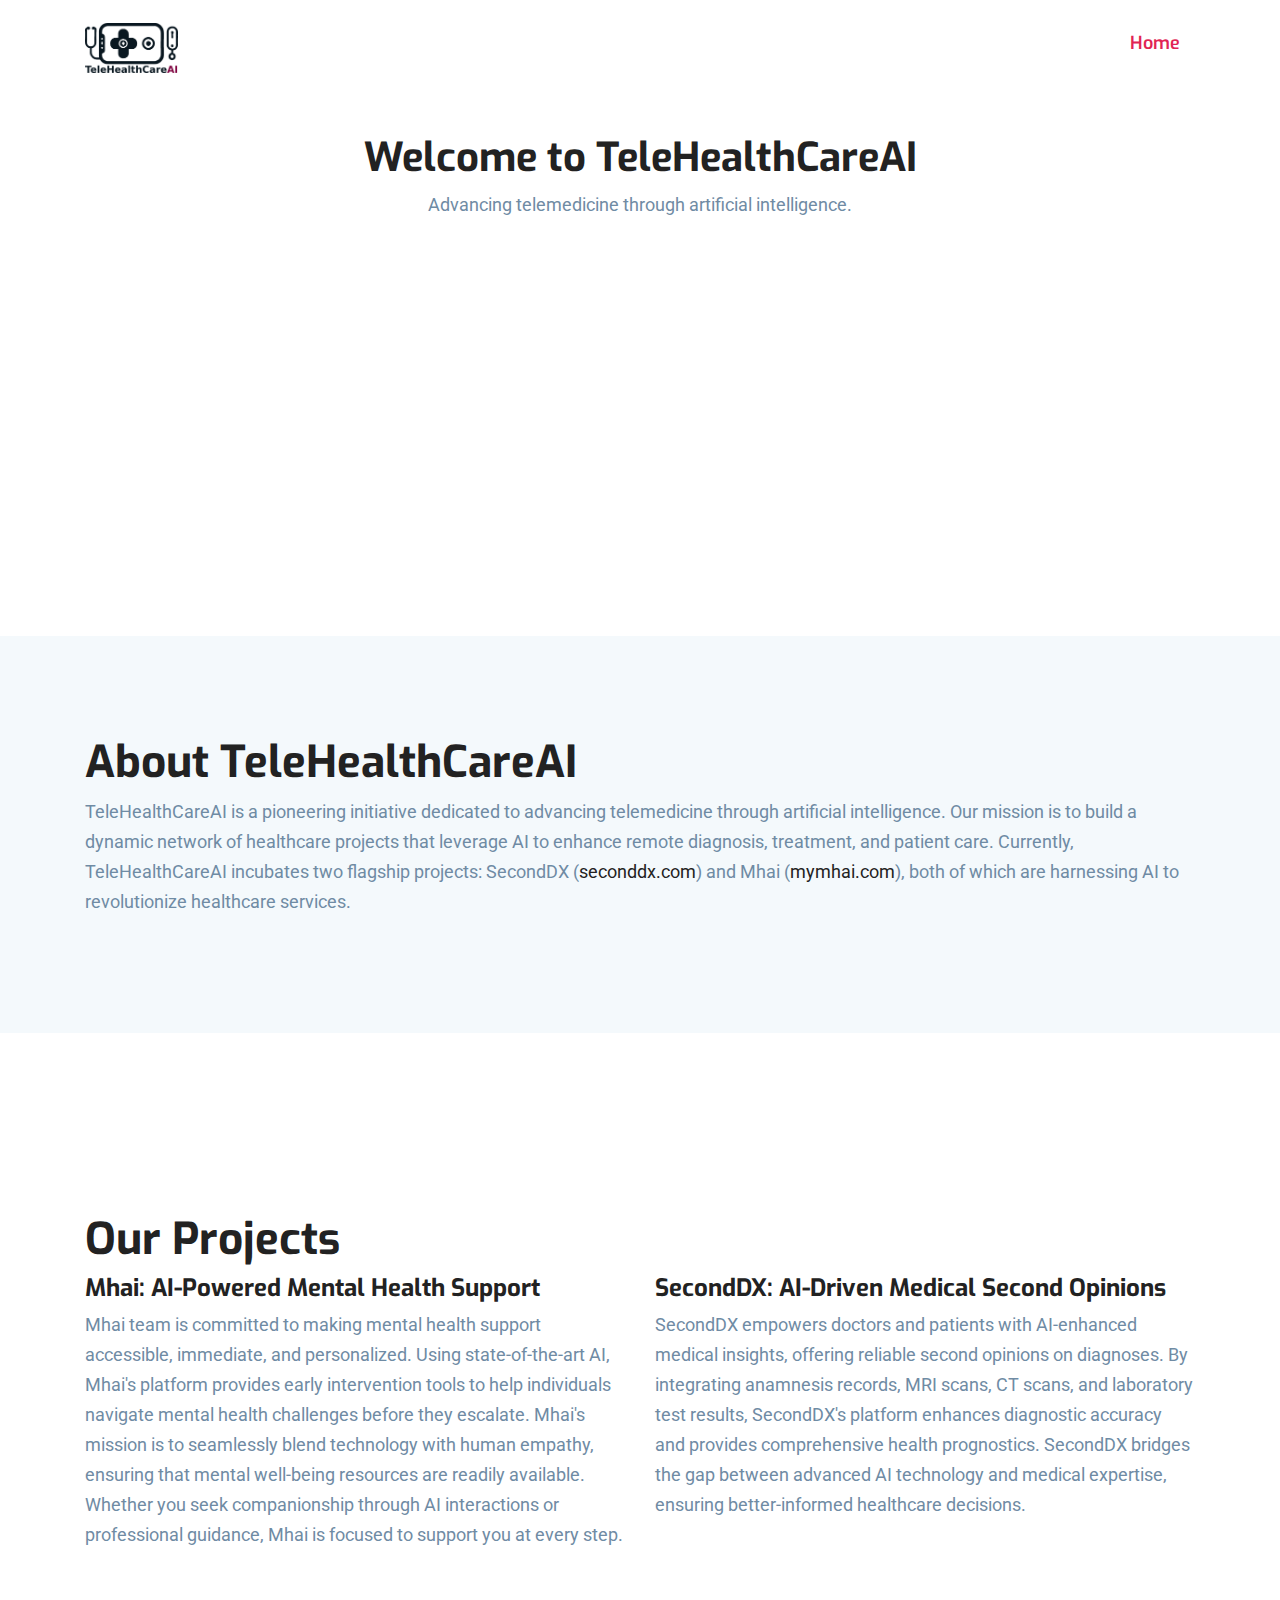
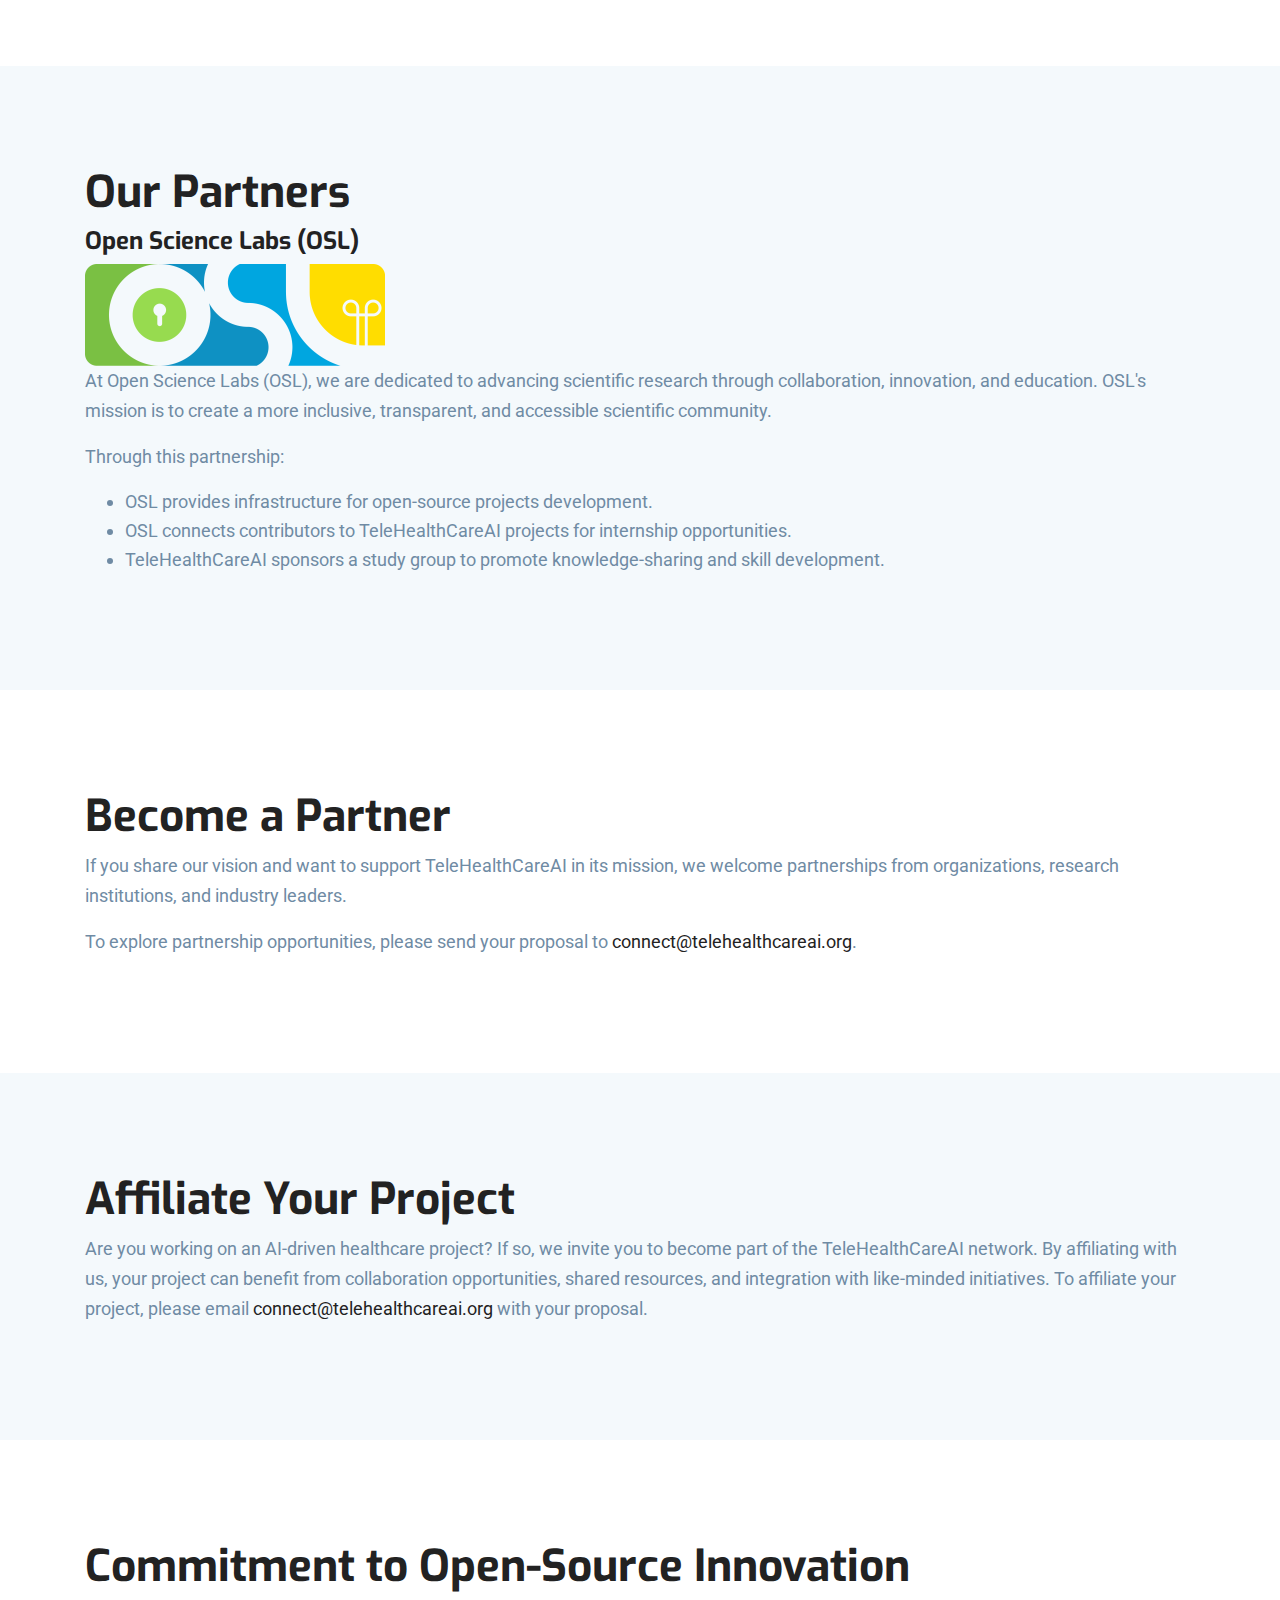
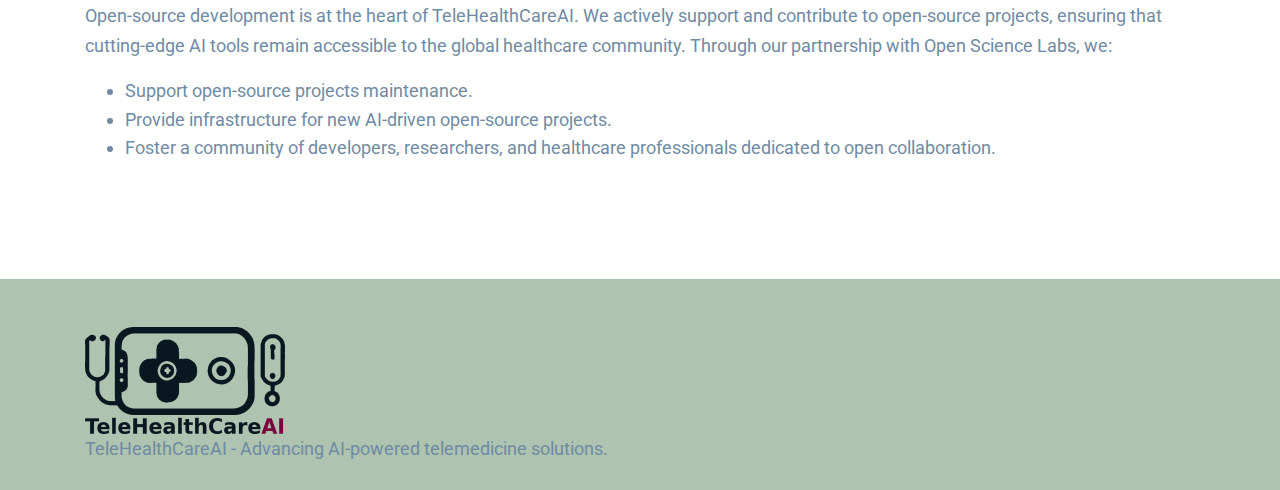
==== commit 0a75ab61: "deploy: 84bd2862432ad299e0db03cba35b8939a6b59956" ====
--- a/index.html
+++ b/index.html
@@ -20,22 +20,6 @@
   </head>
   <body id="top">
     <header>
-      <div class="header-top-bar">
-        <div class="container">
-          <div class="row align-items-center">
-            <div class="col-lg-6">
-              <ul class="top-bar-info list-inline-item pl-0 mb-0">
-                <li class="list-inline-item">
-                  <a href="mailto:connect@telehealthcareai.org"
-                    ><i class="icofont-support-faq mr-2"></i
-                    >connect@telehealthcareai.org</a
-                  >
-                </li>
-              </ul>
-            </div>
-          </div>
-        </div>
-      </div>
       <nav class="navbar navbar-expand-lg navigation" id="navbar">
         <div class="container">
           <a class="navbar-brand" href="/">
@@ -43,7 +27,7 @@
               src="images/logo-small-horizontal.png"
               alt=""
               class="img-fluid"
-              height="100px"
+              style="height:50px"
             />
           </a>
           <button
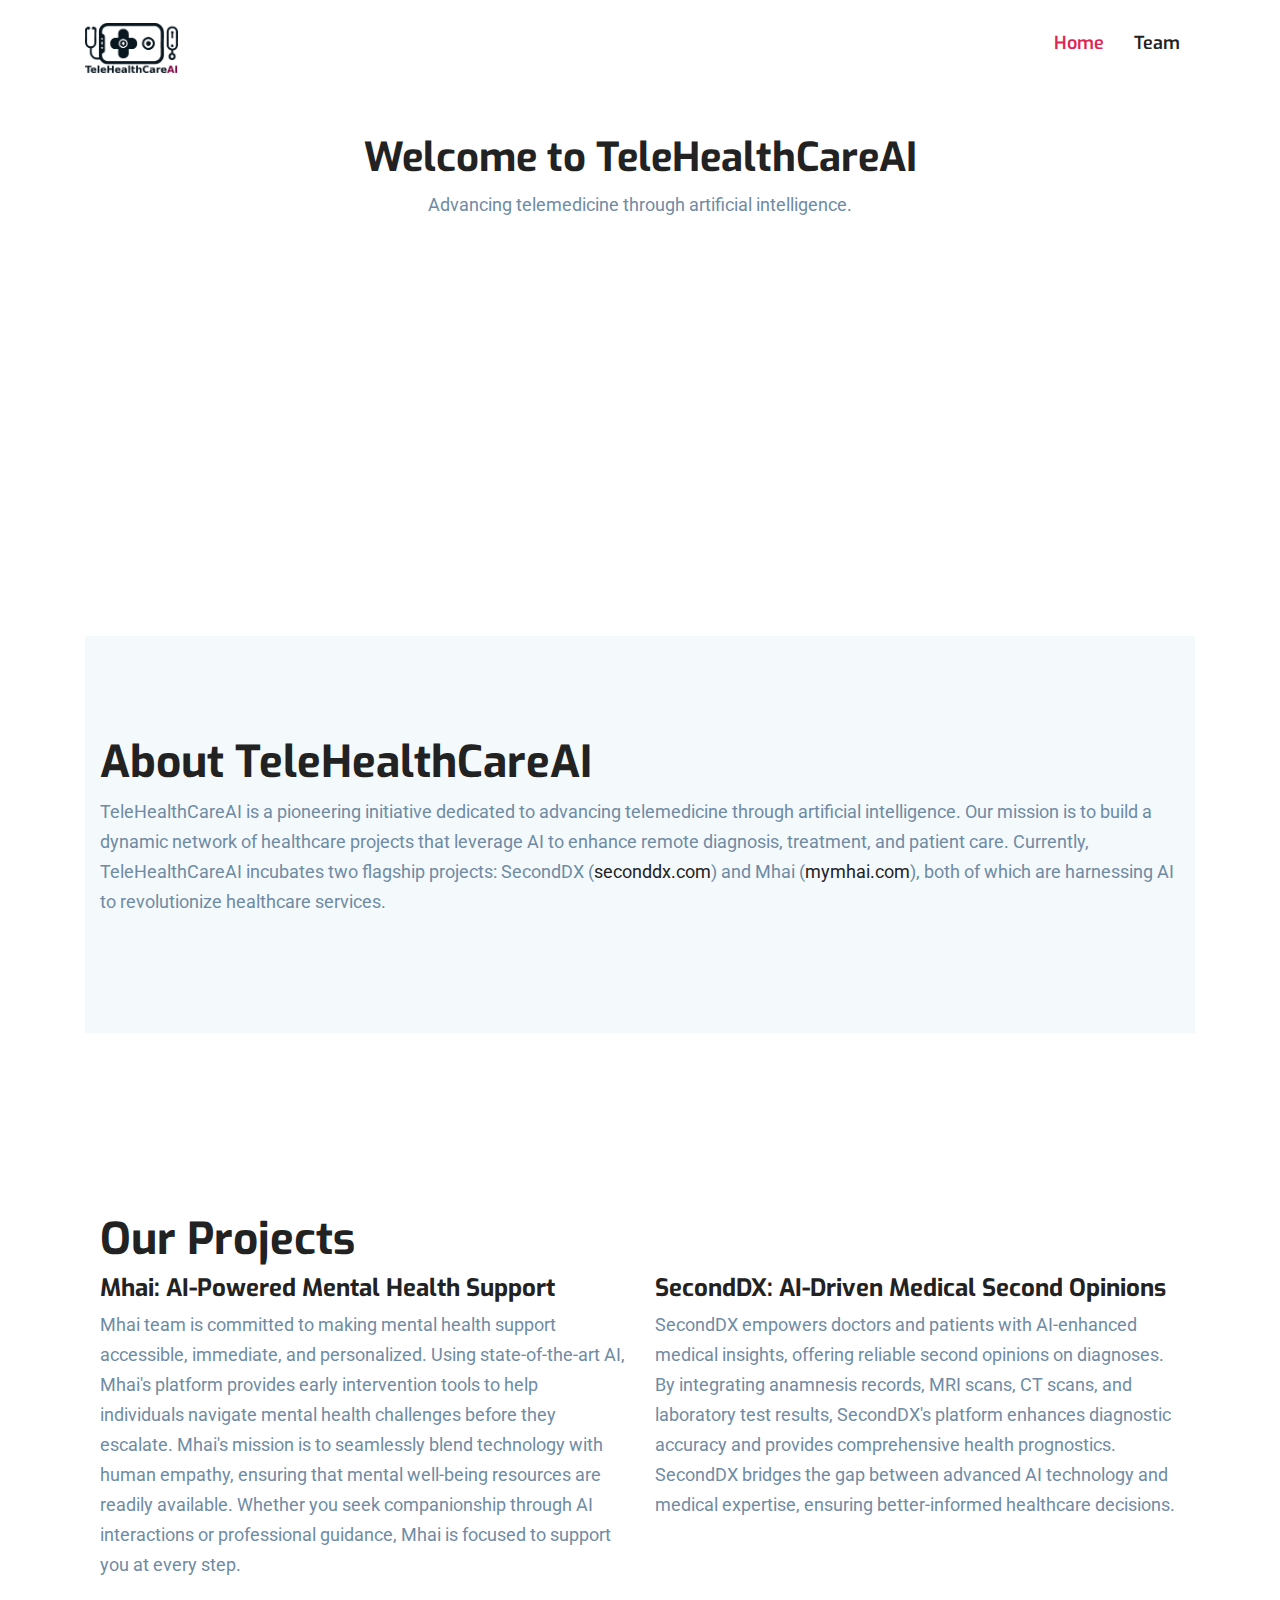
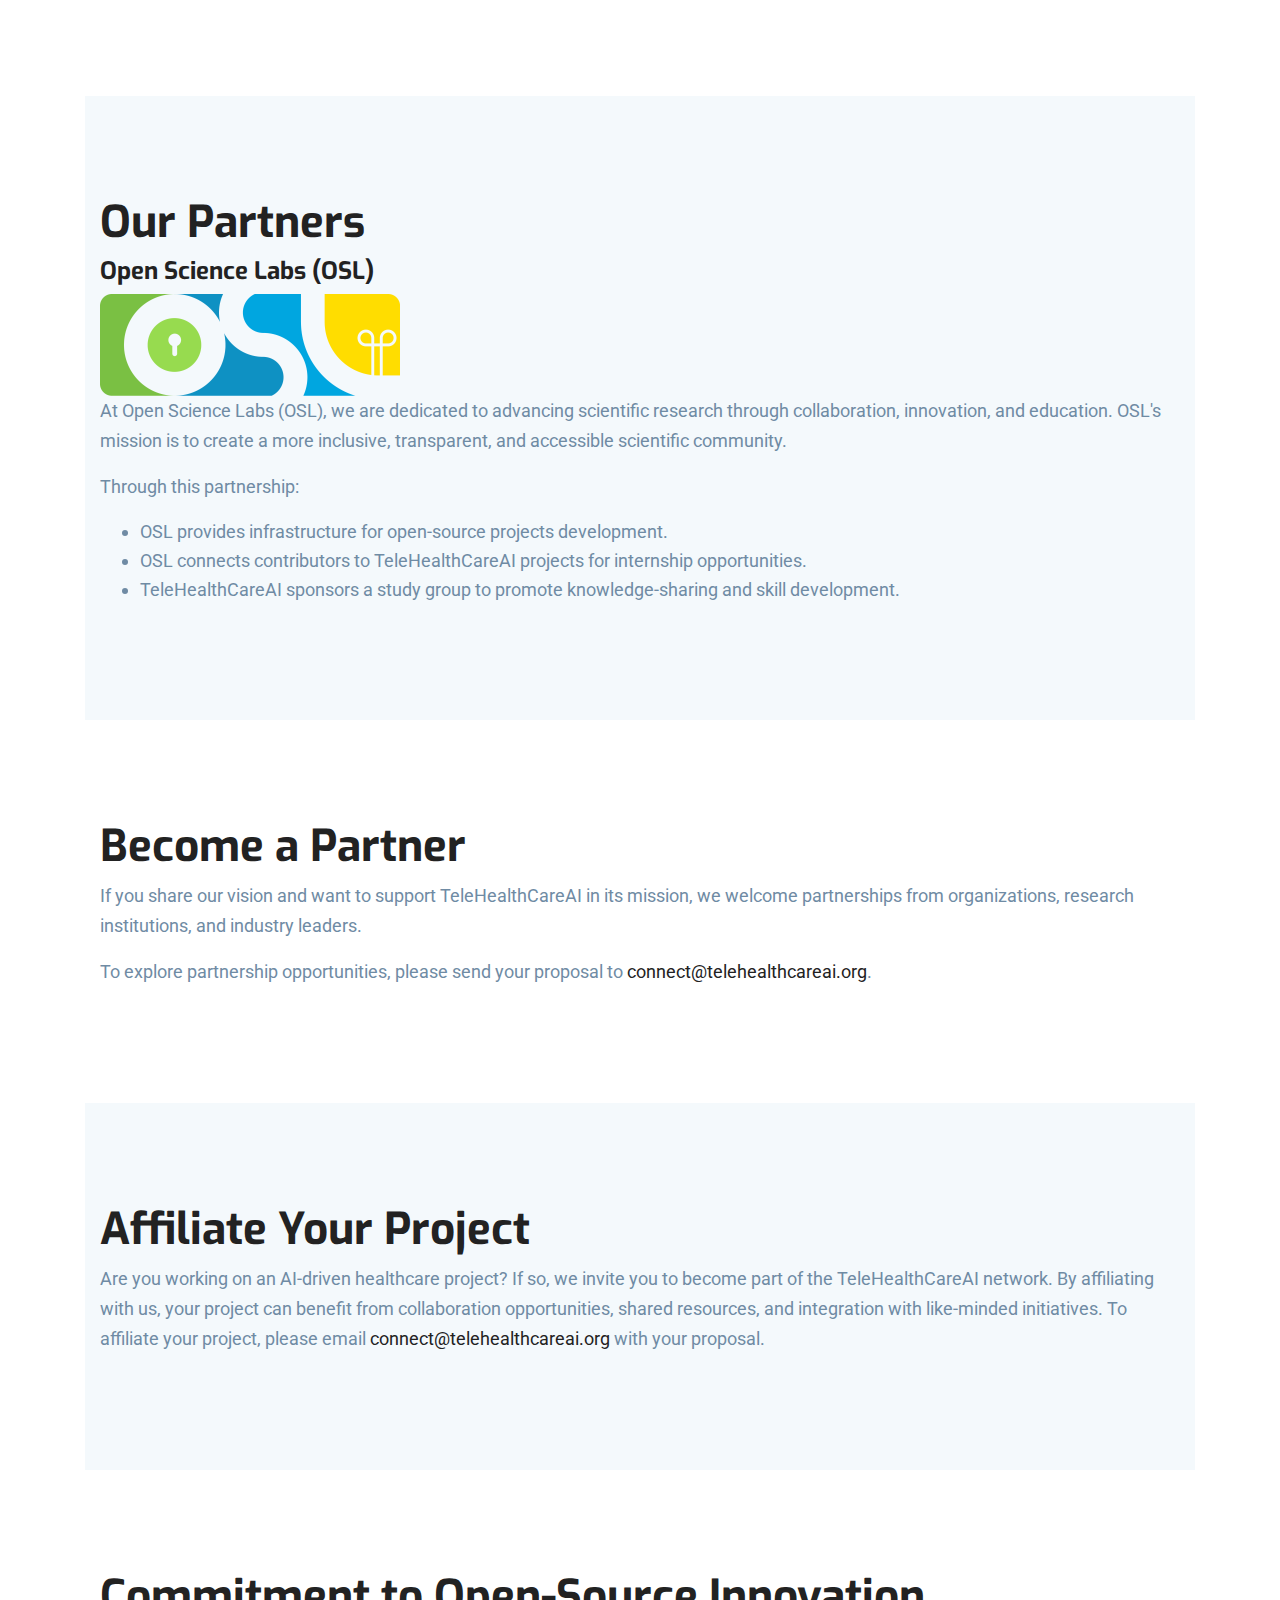
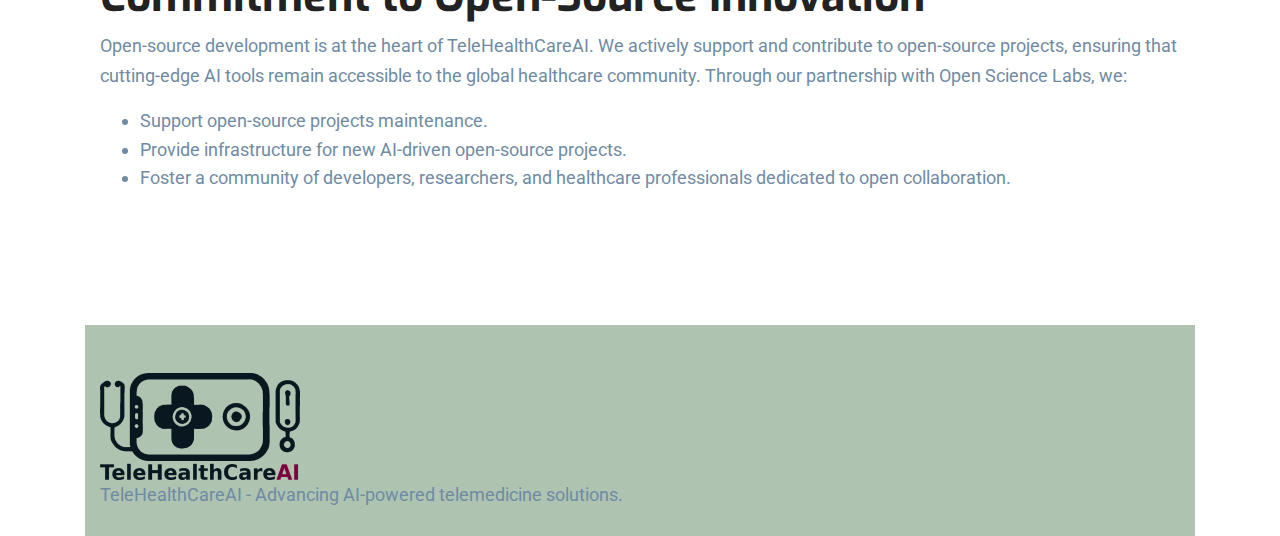
==== commit 92a9bb2a: "deploy: 09daada77b9dbfdb56cb6119e81ccb26b7c576dd" ====
--- a/index.html
+++ b/index.html
@@ -14,9 +14,9 @@
     />
     <meta name="author" content="TeleHealthCareAI" />
     <link rel="shortcut icon" type="image/x-icon" href="/images/favicon.png" />
-    <link rel="stylesheet" href="plugins/bootstrap/bootstrap.min.css" />
-    <link rel="stylesheet" href="plugins/icofont/icofont.min.css" />
-    <link rel="stylesheet" href="css/style.css" />
+    <link rel="stylesheet" href="/plugins/bootstrap/bootstrap.min.css" />
+    <link rel="stylesheet" href="/plugins/icofont/icofont.min.css" />
+    <link rel="stylesheet" href="/css/style.css" />
   </head>
   <body id="top">
     <header>
@@ -24,10 +24,10 @@
         <div class="container">
           <a class="navbar-brand" href="/">
             <img
-              src="images/logo-small-horizontal.png"
+              src="/images/logo-small-horizontal.png"
               alt=""
               class="img-fluid"
-              style="height:50px"
+              style="height: 50px"
             />
           </a>
           <button
@@ -44,12 +44,12 @@
           <div class="collapse navbar-collapse" id="navbarmain">
             <ul class="navbar-nav ml-auto">
               <li class="nav-item active">
-                <a class="nav-link" href="index.html">Home</a>
+                <a class="nav-link" href="/">Home</a>
+              </li>
+              <li class="nav-item">
+                <a class="nav-link" href="/about/team/">Team</a>
               </li>
               <!--
-              <li class="nav-item">
-                <a class="nav-link" href="#about">About</a>
-              </li>
               <li class="nav-item">
                 <a class="nav-link" href="#projects">Projects</a>
               </li>
@@ -65,153 +65,165 @@
         </div>
       </nav>
     </header>
-    <section class="banner">
-      <div class="container">
-        <div class="row">
-          <div class="col-lg-12 text-center pt-5">
-            <h1>Welcome to TeleHealthCareAI</h1>
-            <p>Advancing telemedicine through artificial intelligence.</p>
+    <div class=container>
+      <section class="content-inner">
+        
+        <section>
+          <div class="row pt-0">
+            <div class="col-md-12 mx-auto">
+              
+                <section class="banner">
+  <div class="container">
+    <div class="row">
+      <div class="col-lg-12 text-center pt-5">
+        <h1>Welcome to TeleHealthCareAI</h1>
+        <p>Advancing telemedicine through artificial intelligence.</p>
+      </div>
+    </div>
+  </div>
+</section>
+<section id="about" class="section about gray-bg">
+<div class="container">
+  <h2>About TeleHealthCareAI</h2>
+  <p>
+      TeleHealthCareAI is a pioneering initiative dedicated to advancing
+      telemedicine through artificial intelligence. Our mission is to build
+      a dynamic network of healthcare projects that leverage AI to enhance
+      remote diagnosis, treatment, and patient care. Currently,
+      TeleHealthCareAI incubates two flagship projects: SecondDX (<a
+      href="https://seconddx.com"
+      >seconddx.com</a
+      >) and Mhai (<a href="https://mymhai.com">mymhai.com</a>), both of
+      which are harnessing AI to revolutionize healthcare services.
+  </p>
+  </div>
+</section>
+<section id="projects" class="section service">
+  <div class="container">
+    <h2>Our Projects</h2>
+    <div class="row">
+      <div class="col-lg-6">
+        <h3>Mhai: AI-Powered Mental Health Support</h3>
+        <p>
+          Mhai team is committed to making mental health support accessible,
+          immediate, and personalized. Using state-of-the-art AI, Mhai's
+          platform provides early intervention tools to help individuals
+          navigate mental health challenges before they escalate. Mhai's
+          mission is to seamlessly blend technology with human empathy,
+          ensuring that mental well-being resources are readily available.
+          Whether you seek companionship through AI interactions or
+          professional guidance, Mhai is focused to support you at every
+          step.
+        </p>
+      </div>
+      <div class="col-lg-6">
+        <h3>SecondDX: AI-Driven Medical Second Opinions</h3>
+        <p>
+          SecondDX empowers doctors and patients with AI-enhanced medical
+          insights, offering reliable second opinions on diagnoses. By
+          integrating anamnesis records, MRI scans, CT scans, and laboratory
+          test results, SecondDX's platform enhances diagnostic accuracy and
+          provides comprehensive health prognostics. SecondDX bridges the
+          gap between advanced AI technology and medical expertise, ensuring
+          better-informed healthcare decisions.
+        </p>
+      </div>
+    </div>
+  </div>
+</section>
+<section id="partners" class="section clients gray-bg">
+  <div class="container">
+    <h2>Our Partners</h2>
+    <div>
+      <h3>Open Science Labs (OSL)</h3>
+      <img src="/images/partners/osl.png" alt="Open Science Labs" />
+      <p>
+        At Open Science Labs (OSL), we are dedicated to advancing scientific
+        research through collaboration, innovation, and education. OSL's
+        mission is to create a more inclusive, transparent, and accessible
+        scientific community.
+      </p>
+      <p>Through this partnership:</p>
+      <ul>
+        <li>
+          OSL provides infrastructure for open-source projects development.
+        </li>
+        <li>
+          OSL connects contributors to TeleHealthCareAI projects for
+          internship opportunities.
+        </li>
+        <li>
+          TeleHealthCareAI sponsors a study group to promote
+          knowledge-sharing and skill development.
+        </li>
+      </ul>
+    </div>
+  </div>
+</section>
+<section id="be-partner" class="section partner">
+  <div class="container">
+    <h2>Become a Partner</h2>
+    <p>
+      If you share our vision and want to support TeleHealthCareAI in its
+      mission, we welcome partnerships from organizations, research
+      institutions, and industry leaders.
+    </p>
+    <p>
+      To explore partnership opportunities, please send your proposal to
+      <a href="mailto:connect@telehealthcareai.org"
+      >connect@telehealthcareai.org</a>.
+    </p>
+  </div>
+</section>
+<section id="affiliate" class="section affiliate gray-bg">
+  <div class="container">
+    <h2>Affiliate Your Project</h2>
+    <p>
+      Are you working on an AI-driven healthcare project? If so, we invite
+      you to become part of the TeleHealthCareAI network. By affiliating
+      with us, your project can benefit from collaboration opportunities,
+      shared resources, and integration with like-minded initiatives. To
+      affiliate your project, please email
+      <a href="mailto:connect@telehealthcareai.org"
+      >connect@telehealthcareai.org</a>
+      with your proposal.
+    </p>
+  </div>
+</section>
+<section id="opensource" class="section open-source">
+  <div class="container">
+    <h2>Commitment to Open-Source Innovation</h2>
+    <p>
+      Open-source development is at the heart of TeleHealthCareAI. We
+      actively support and contribute to open-source projects, ensuring that
+      cutting-edge AI tools remain accessible to the global healthcare
+      community. Through our partnership with Open Science Labs, we:
+    </p>
+    <ul>
+      <li>Support open-source projects maintenance.</li>
+      <li>
+      Provide infrastructure for new AI-driven open-source projects.
+      </li>
+      <li>
+      Foster a community of developers, researchers, and healthcare
+      professionals dedicated to open collaboration.
+      </li>
+    </ul>
+  </div>
+</section>
+              
+            </div>
           </div>
-        </div>
-      </div>
-    </section>
-    <section id="about" class="section about gray-bg">
-      <div class="container">
-        <h2>About TeleHealthCareAI</h2>
-        <p>
-          TeleHealthCareAI is a pioneering initiative dedicated to advancing
-          telemedicine through artificial intelligence. Our mission is to build
-          a dynamic network of healthcare projects that leverage AI to enhance
-          remote diagnosis, treatment, and patient care. Currently,
-          TeleHealthCareAI incubates two flagship projects: SecondDX (<a
-            href="https://seconddx.com"
-            >seconddx.com</a
-          >) and Mhai (<a href="https://mymhai.com">mymhai.com</a>), both of
-          which are harnessing AI to revolutionize healthcare services.
-        </p>
-      </div>
-    </section>
-    <section id="projects" class="section service">
-      <div class="container">
-        <h2>Our Projects</h2>
-        <div class="row">
-          <div class="col-lg-6">
-            <h3>Mhai: AI-Powered Mental Health Support</h3>
-            <p>
-              Mhai team is committed to making mental health support accessible,
-              immediate, and personalized. Using state-of-the-art AI, Mhai's
-              platform provides early intervention tools to help individuals
-              navigate mental health challenges before they escalate. Mhai's
-              mission is to seamlessly blend technology with human empathy,
-              ensuring that mental well-being resources are readily available.
-              Whether you seek companionship through AI interactions or
-              professional guidance, Mhai is focused to support you at every
-              step.
-            </p>
-          </div>
-          <div class="col-lg-6">
-            <h3>SecondDX: AI-Driven Medical Second Opinions</h3>
-            <p>
-              SecondDX empowers doctors and patients with AI-enhanced medical
-              insights, offering reliable second opinions on diagnoses. By
-              integrating anamnesis records, MRI scans, CT scans, and laboratory
-              test results, SecondDX's platform enhances diagnostic accuracy and
-              provides comprehensive health prognostics. SecondDX bridges the
-              gap between advanced AI technology and medical expertise, ensuring
-              better-informed healthcare decisions.
-            </p>
-          </div>
-        </div>
-      </div>
-    </section>
-    <section id="partners" class="section clients gray-bg">
-      <div class="container">
-        <h2>Our Partners</h2>
-        <div>
-          <h3>Open Science Labs (OSL)</h3>
-          <img src="/images/partners/osl.png" alt="Open Science Labs" />
-          <p>
-            At Open Science Labs (OSL), we are dedicated to advancing scientific
-            research through collaboration, innovation, and education. OSL's
-            mission is to create a more inclusive, transparent, and accessible
-            scientific community.
-          </p>
-          <p>Through this partnership:</p>
-          <ul>
-            <li>
-              OSL provides infrastructure for open-source projects development.
-            </li>
-            <li>
-              OSL connects contributors to TeleHealthCareAI projects for
-              internship opportunities.
-            </li>
-            <li>
-              TeleHealthCareAI sponsors a study group to promote
-              knowledge-sharing and skill development.
-            </li>
-          </ul>
-        </div>
-      </div>
-    </section>
-    <section id="be-partner" class="section partner">
-      <div class="container">
-        <h2>Become a Partner</h2>
-        <p>
-          If you share our vision and want to support TeleHealthCareAI in its
-          mission, we welcome partnerships from organizations, research
-          institutions, and industry leaders.
-        </p>
-        <p>
-          To explore partnership opportunities, please send your proposal to
-          <a href="mailto:connect@telehealthcareai.org"
-            >connect@telehealthcareai.org</a
-          >.
-        </p>
-      </div>
-    </section>
-    <section id="affiliate" class="section affiliate gray-bg">
-      <div class="container">
-        <h2>Affiliate Your Project</h2>
-        <p>
-          Are you working on an AI-driven healthcare project? If so, we invite
-          you to become part of the TeleHealthCareAI network. By affiliating
-          with us, your project can benefit from collaboration opportunities,
-          shared resources, and integration with like-minded initiatives. To
-          affiliate your project, please email
-          <a href="mailto:connect@telehealthcareai.org"
-            >connect@telehealthcareai.org</a
-          >
-          with your proposal.
-        </p>
-      </div>
-    </section>
-    <section id="opensource" class="section open-source">
-      <div class="container">
-        <h2>Commitment to Open-Source Innovation</h2>
-        <p>
-          Open-source development is at the heart of TeleHealthCareAI. We
-          actively support and contribute to open-source projects, ensuring that
-          cutting-edge AI tools remain accessible to the global healthcare
-          community. Through our partnership with Open Science Labs, we:
-        </p>
-        <ul>
-          <li>Support open-source projects maintenance.</li>
-          <li>
-            Provide infrastructure for new AI-driven open-source projects.
-          </li>
-          <li>
-            Foster a community of developers, researchers, and healthcare
-            professionals dedicated to open collaboration.
-          </li>
-        </ul>
-      </div>
-    </section>
-    <footer class="footer section pt-5" style="background-color: #aec3b0">
+        </section>
+        
+      </section>
+    <div>
+    <footer class="footer section pt-5 mt-3" style="background-color: #aec3b0">
       <div class="container">
         <div class="row">
           <div class="col">
             <img
-              src="images/logo-small-horizontal.png"
+              src="/images/logo-small-horizontal.png"
               alt=""
               class="img-fluid"
               height="100px"
@@ -223,8 +235,8 @@
         </div>
       </div>
     </footer>
-    <script src="plugins/jquery/jquery.js"></script>
-    <script src="plugins/bootstrap/bootstrap.min.js"></script>
-    <script src="js/script.js"></script>
+    <script src="/plugins/jquery/jquery.js"></script>
+    <script src="/plugins/bootstrap/bootstrap.min.js"></script>
+    <script src="/js/script.js"></script>
   </body>
 </html>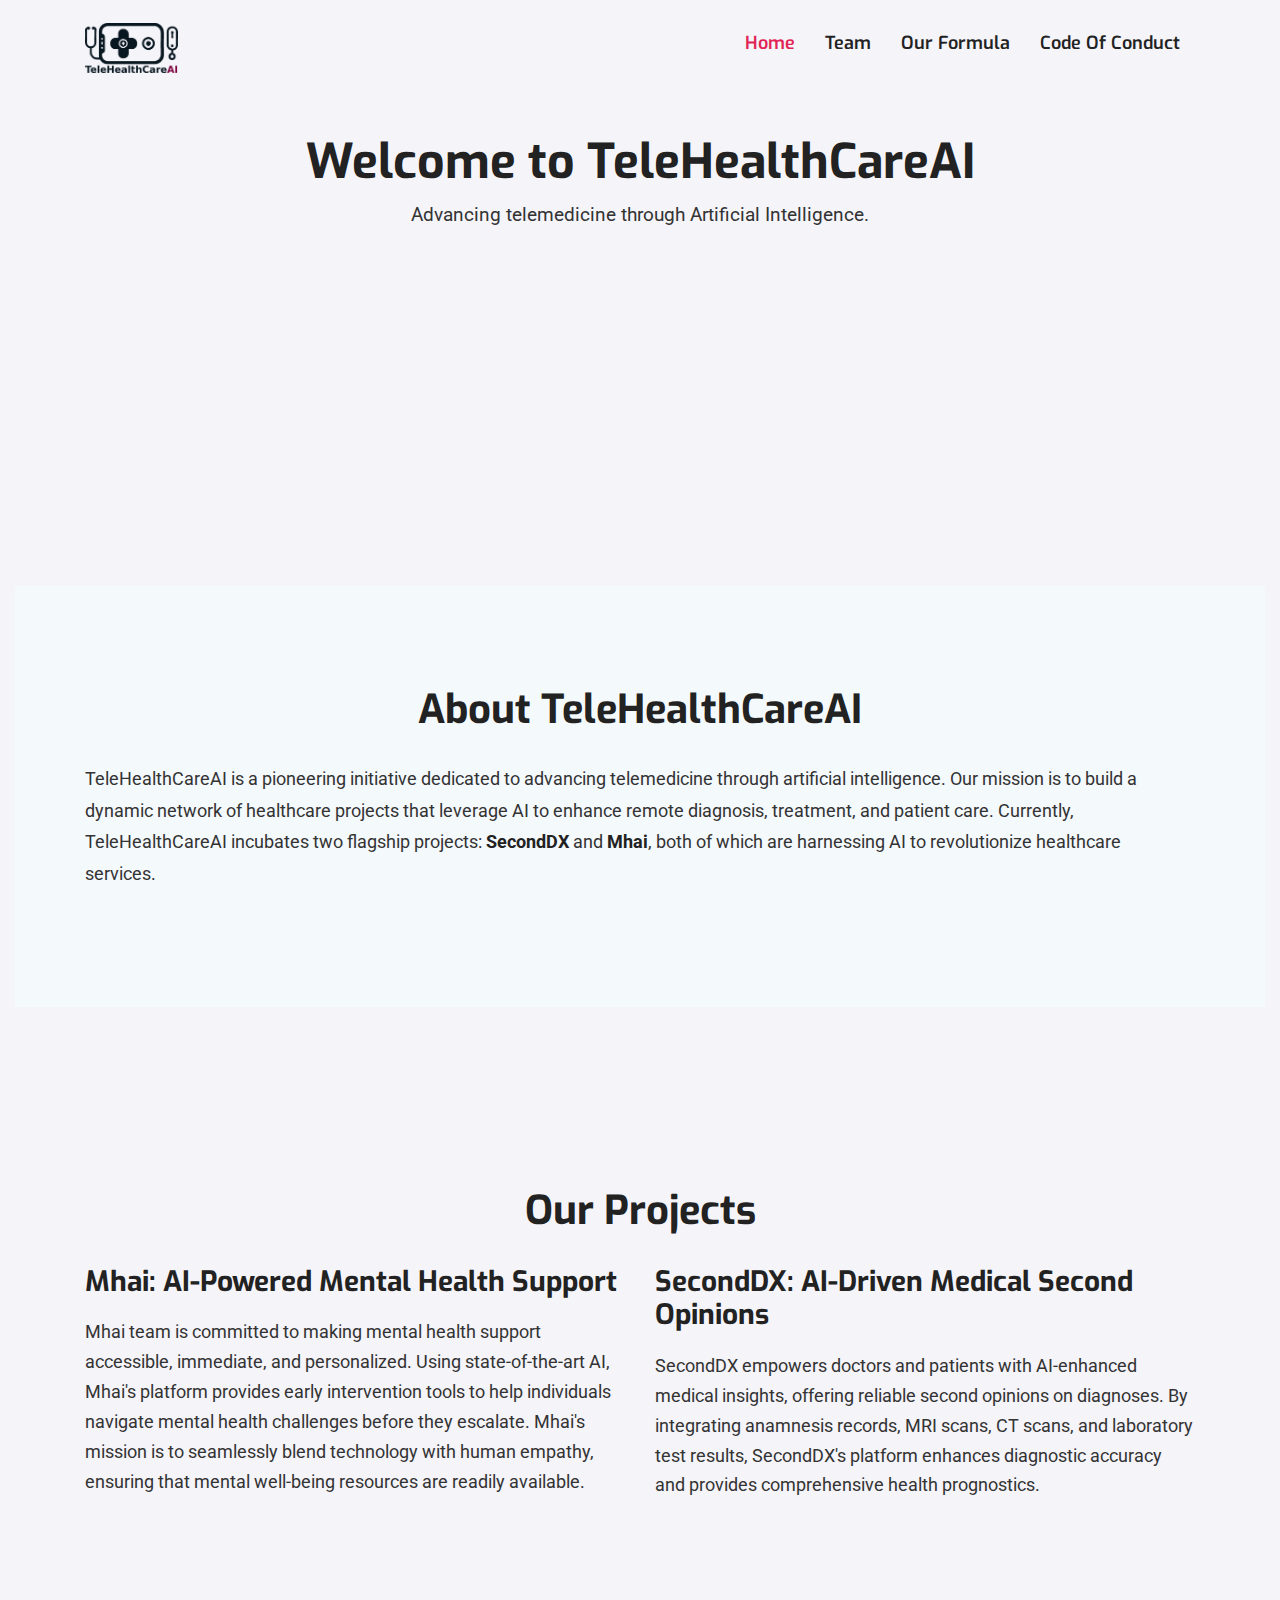
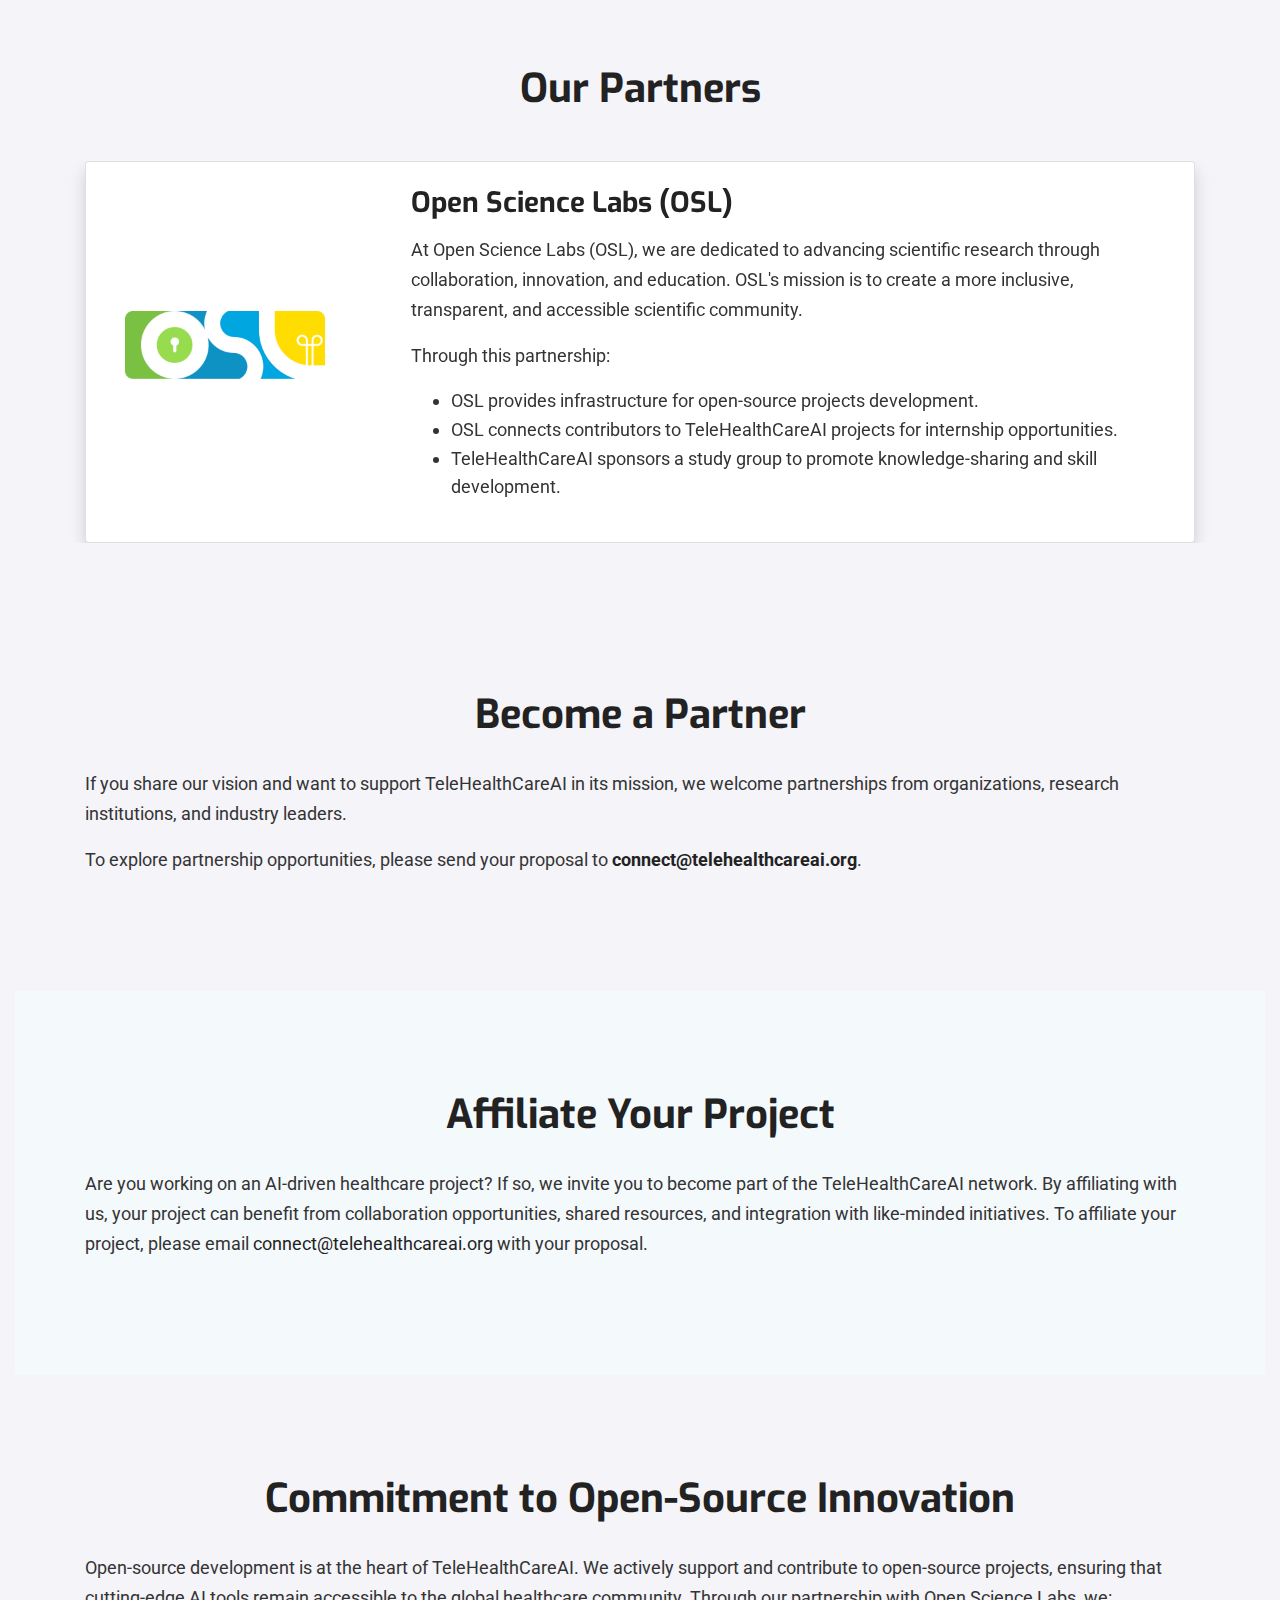
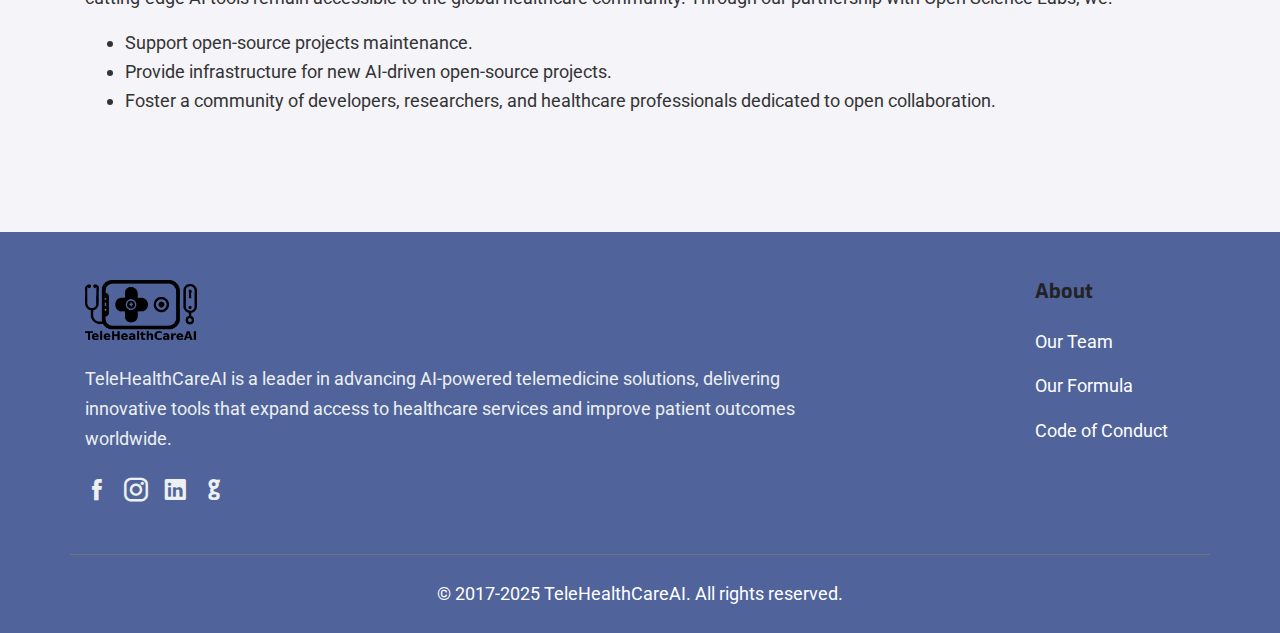
==== commit 8ed7d87b: "deploy: 197e9a1838cd258cf25a31f7dfa045730665c7a0" ====
--- a/index.html
+++ b/index.html
@@ -16,9 +16,13 @@
     <link rel="shortcut icon" type="image/x-icon" href="/images/favicon.png" />
     <link rel="stylesheet" href="/plugins/bootstrap/bootstrap.min.css" />
     <link rel="stylesheet" href="/plugins/icofont/icofont.min.css" />
+
     <link rel="stylesheet" href="/css/style.css" />
+    <link rel="stylesheet" href="/css/index.css"/>
+    
+    
   </head>
-  <body id="top">
+  <body id="top" style="background-color: #f4f4f9; color: #333;">
     <header>
       <nav class="navbar navbar-expand-lg navigation" id="navbar">
         <div class="container">
@@ -28,6 +32,7 @@
               alt=""
               class="img-fluid"
               style="height: 50px"
+
             />
           </a>
           <button
@@ -49,15 +54,15 @@
               <li class="nav-item">
                 <a class="nav-link" href="/about/team/">Team</a>
               </li>
+              <li class="nav-item">
+                <a class="nav-link" href="/about/formula">Our Formula</a>
+              <li class="nav-item">
+                <a class="nav-link" href="/about/coc">Code of Conduct</a>
+              </li>
+              </li>
               <!--
               <li class="nav-item">
-                <a class="nav-link" href="#projects">Projects</a>
-              </li>
-              <li class="nav-item">
                 <a class="nav-link" href="#partners">Partners</a>
-              </li>
-              <li class="nav-item">
-                <a class="nav-link" href="#contact">Contact</a>
               </li>
               -->
             </ul>
@@ -65,7 +70,7 @@
         </div>
       </nav>
     </header>
-    <div class=container>
+    <div class=container-fluid>
       <section class="content-inner">
         
         <section>
@@ -73,31 +78,34 @@
             <div class="col-md-12 mx-auto">
               
                 <section class="banner">
-  <div class="container">
-    <div class="row">
-      <div class="col-lg-12 text-center pt-5">
+  <div class="container text-center">
+    <div class="pt-5 row">
+      <div class="col-lg-12">
         <h1>Welcome to TeleHealthCareAI</h1>
-        <p>Advancing telemedicine through artificial intelligence.</p>
+        <p>Advancing telemedicine through Artificial Intelligence.</p>
       </div>
     </div>
   </div>
 </section>
+
+<!-- About Section -->
 <section id="about" class="section about gray-bg">
-<div class="container">
-  <h2>About TeleHealthCareAI</h2>
-  <p>
+  <div class="container">
+    <h2>About TeleHealthCareAI</h2>
+    <p>
       TeleHealthCareAI is a pioneering initiative dedicated to advancing
-      telemedicine through artificial intelligence. Our mission is to build
-      a dynamic network of healthcare projects that leverage AI to enhance
-      remote diagnosis, treatment, and patient care. Currently,
-      TeleHealthCareAI incubates two flagship projects: SecondDX (<a
-      href="https://seconddx.com"
-      >seconddx.com</a
-      >) and Mhai (<a href="https://mymhai.com">mymhai.com</a>), both of
-      which are harnessing AI to revolutionize healthcare services.
-  </p>
-  </div>
-</section>
+      telemedicine through artificial intelligence. Our mission is to build a
+      dynamic network of healthcare projects that leverage AI to enhance remote
+      diagnosis, treatment, and patient care. Currently, TeleHealthCareAI
+      incubates two flagship projects: <a href="https://seconddx.com"
+        ><strong>SecondDX</strong></a
+      > and <a href="https://mymhai.com"><strong>Mhai</strong></a>, both of which
+      are harnessing AI to revolutionize healthcare services.
+    </p>
+  </div>
+</section>
+
+<!-- Projects Section -->
 <section id="projects" class="section service">
   <div class="container">
     <h2>Our Projects</h2>
@@ -108,12 +116,9 @@
           Mhai team is committed to making mental health support accessible,
           immediate, and personalized. Using state-of-the-art AI, Mhai's
           platform provides early intervention tools to help individuals
-          navigate mental health challenges before they escalate. Mhai's
-          mission is to seamlessly blend technology with human empathy,
-          ensuring that mental well-being resources are readily available.
-          Whether you seek companionship through AI interactions or
-          professional guidance, Mhai is focused to support you at every
-          step.
+          navigate mental health challenges before they escalate. Mhai's mission
+          is to seamlessly blend technology with human empathy, ensuring that
+          mental well-being resources are readily available.
         </p>
       </div>
       <div class="col-lg-6">
@@ -123,43 +128,55 @@
           insights, offering reliable second opinions on diagnoses. By
           integrating anamnesis records, MRI scans, CT scans, and laboratory
           test results, SecondDX's platform enhances diagnostic accuracy and
-          provides comprehensive health prognostics. SecondDX bridges the
-          gap between advanced AI technology and medical expertise, ensuring
-          better-informed healthcare decisions.
+          provides comprehensive health prognostics.
         </p>
       </div>
     </div>
   </div>
 </section>
-<section id="partners" class="section clients gray-bg">
-  <div class="container">
-    <h2>Our Partners</h2>
-    <div>
-      <h3>Open Science Labs (OSL)</h3>
-      <img src="/images/partners/osl.png" alt="Open Science Labs" />
-      <p>
-        At Open Science Labs (OSL), we are dedicated to advancing scientific
-        research through collaboration, innovation, and education. OSL's
-        mission is to create a more inclusive, transparent, and accessible
-        scientific community.
-      </p>
-      <p>Through this partnership:</p>
-      <ul>
-        <li>
-          OSL provides infrastructure for open-source projects development.
-        </li>
-        <li>
-          OSL connects contributors to TeleHealthCareAI projects for
-          internship opportunities.
-        </li>
-        <li>
-          TeleHealthCareAI sponsors a study group to promote
-          knowledge-sharing and skill development.
-        </li>
-      </ul>
+
+<!-- Partners Section -->
+<section id="partners" class="section clients py-5">
+  <div class="container-fluid">
+    <h2 class="text-center mb-5">Our Partners</h2>
+    <!-- Simple Right-to-Left Carousel -->
+    <div id="partnersCarousel" class="carousel slide" data-ride="carousel" data-interval="5000">
+      <div class="carousel-inner">
+        <!-- First Partner -->
+        <div class="carousel-item active">
+          <div class="container">
+            <div class="card shadow">
+              <div class="row no-gutters">
+                <div class="col-lg-3 col-md-4 d-flex align-items-center justify-content-center p-4">
+                  <img src="/images/partners/osl.png" alt="Open Science Labs" class="img-fluid" style="max-height: 120px;">
+                </div>
+                <div class="col-lg-9 col-md-8">
+                  <div class="card-body py-4 px-md-5">
+                    <h3 class="card-title">Open Science Labs (OSL)</h3>
+                    <p class="card-text">
+                      At Open Science Labs (OSL), we are dedicated to advancing scientific
+                      research through collaboration, innovation, and education. OSL's mission
+                      is to create a more inclusive, transparent, and accessible scientific
+                      community.
+                    </p>
+                    <p class="card-text">Through this partnership:</p>
+                    <ul>
+                      <li>OSL provides infrastructure for open-source projects development.</li>
+                      <li>OSL connects contributors to TeleHealthCareAI projects for internship opportunities.</li>
+                      <li>TeleHealthCareAI sponsors a study group to promote knowledge-sharing and skill development.</li>
+                    </ul>
+                  </div>
+                </div>
+              </div>
+            </div>
+          </div>
+        </div>
+      </div>
     </div>
   </div>
 </section>
+
+<!-- Become a Partner Section -->
 <section id="be-partner" class="section partner">
   <div class="container">
     <h2>Become a Partner</h2>
@@ -171,42 +188,46 @@
     <p>
       To explore partnership opportunities, please send your proposal to
       <a href="mailto:connect@telehealthcareai.org"
-      >connect@telehealthcareai.org</a>.
-    </p>
-  </div>
-</section>
+        ><strong>connect@telehealthcareai.org</strong></a
+      >.
+    </p>
+  </div>
+</section>
+
+<!-- Affiliate Section -->
 <section id="affiliate" class="section affiliate gray-bg">
   <div class="container">
     <h2>Affiliate Your Project</h2>
     <p>
-      Are you working on an AI-driven healthcare project? If so, we invite
-      you to become part of the TeleHealthCareAI network. By affiliating
-      with us, your project can benefit from collaboration opportunities,
-      shared resources, and integration with like-minded initiatives. To
-      affiliate your project, please email
+      Are you working on an AI-driven healthcare project? If so, we invite you
+      to become part of the TeleHealthCareAI network. By affiliating with us,
+      your project can benefit from collaboration opportunities, shared
+      resources, and integration with like-minded initiatives. To affiliate your
+      project, please email
       <a href="mailto:connect@telehealthcareai.org"
-      >connect@telehealthcareai.org</a>
+        >connect@telehealthcareai.org</a
+      >
       with your proposal.
     </p>
   </div>
 </section>
+
+<!-- Open-Source Commitment Section -->
 <section id="opensource" class="section open-source">
   <div class="container">
     <h2>Commitment to Open-Source Innovation</h2>
     <p>
-      Open-source development is at the heart of TeleHealthCareAI. We
-      actively support and contribute to open-source projects, ensuring that
-      cutting-edge AI tools remain accessible to the global healthcare
-      community. Through our partnership with Open Science Labs, we:
+      Open-source development is at the heart of TeleHealthCareAI. We actively
+      support and contribute to open-source projects, ensuring that cutting-edge
+      AI tools remain accessible to the global healthcare community. Through our
+      partnership with Open Science Labs, we:
     </p>
     <ul>
       <li>Support open-source projects maintenance.</li>
+      <li>Provide infrastructure for new AI-driven open-source projects.</li>
       <li>
-      Provide infrastructure for new AI-driven open-source projects.
-      </li>
-      <li>
-      Foster a community of developers, researchers, and healthcare
-      professionals dedicated to open collaboration.
+        Foster a community of developers, researchers, and healthcare
+        professionals dedicated to open collaboration.
       </li>
     </ul>
   </div>
@@ -217,22 +238,70 @@
         </section>
         
       </section>
-    <div>
-    <footer class="footer section pt-5 mt-3" style="background-color: #aec3b0">
+    </div>
+    <footer class="footer pt-5 pb-4" style="background-color: #50639b; color: #ECF0F1;">
       <div class="container">
-        <div class="row">
-          <div class="col">
-            <img
-              src="/images/logo-small-horizontal.png"
-              alt=""
-              class="img-fluid"
-              height="100px"
-            />
-            <p>
-              TeleHealthCareAI - Advancing AI-powered telemedicine solutions.
+        <div class="row justify-content-between align-items-start gy-4">
+
+          <!-- Logo and Description Column (Left-aligned) -->
+          <div class="col-lg-8 col-md-12 mb-4">
+            <div class="p-0 d-inline-block rounded mb-4">
+              <img src="/images/logo-small-horizontal-black.png" alt="TeleHealthCareAI"
+                class="img-fluid" style="height: 60px; width: auto;" />
+            </div>
+            <p class="mb-0 fs-6 lh-lg">
+              TeleHealthCareAI is a leader in advancing AI-powered telemedicine solutions,
+              delivering innovative tools that expand access to healthcare services and
+              improve patient outcomes worldwide.
             </p>
+
+            <!-- Social Media Icons -->
+            <div class="d-flex mt-4 gap-3">
+              <a href="#" class="social-icon facebook hover-opacity">
+                <i class="icofont-facebook fs-4"></i>
+              </a>
+              <a href="#" class="social-icon instagram hover-opacity">
+                <i class="icofont-instagram fs-4"></i>
+              </a>
+              <a href="#" class="social-icon linkedin hover-opacity">
+                <i class="icofont-linkedin fs-4"></i>
+              </a>
+              <a href="#" class="social-icon github hover-opacity">
+                <i class="icofont-github fs-4"></i>
+              </a>
+            </div>
+          </div>
+
+          <!-- About Column (Right-aligned) -->
+          <div class="col-lg-2 col-md-12 ms-auto">
+            <h5 class="footer-heading mb-4 fw-bold text-black">About</h5>
+            <ul class="list-unstyled">
+              <li class="mb-3">
+                <a href="/about/team/" class="footer-link text-white text-decoration-none py-1">
+                   Our Team
+                </a>
+              </li>
+              <li class="mb-3">
+                <a href="/about/formula/" class="footer-link text-white text-decoration-none py-1">
+                  Our Formula
+                </a>
+              </li>
+              <li class="mb-3">
+                <a href="/about/coc/" class="footer-link text-white text-decoration-none py-1">
+                   Code of Conduct
+                </a>
+              </li>
+            </ul>
           </div>
         </div>
+
+        <!-- Copyright -->
+        <div class="row mt-4 pt-4 border-top border-secondary text-center">
+          <div class="col-12">
+            <p class="mb-0 fs-6 text-white">© 2017-2025 TeleHealthCareAI. All rights reserved.</p>
+          </div>
+        </div>
+
       </div>
     </footer>
     <script src="/plugins/jquery/jquery.js"></script>
--- a/css/style.css
+++ b/css/style.css
@@ -498,9 +498,9 @@
   position: relative;
   overflow: hidden;
   background: #fff;
-  background: url("../images/bg/slider-bg-1.jpg") no-repeat;
+  background: url("../images/bg/slider-bg-1.jpg") no-repeat center center;
   background-size: cover;
-  min-height: 550px;
+  min-height: 500px;
 }
 .banner .block {
   padding: 80px 0px 160px;
--- a/css/index.css
+++ b/css/index.css
@@ -0,0 +1,118 @@
+/* Home Page */
+/* Banner Section */
+.banner h1 {
+    font-size: 3rem;
+    font-weight: bold;
+}
+.banner p {
+    font-size: 1.2rem;
+}
+/* Section Heading */
+.section h2 {
+    font-size: 2.5rem;
+    font-weight: bold;
+    margin-bottom: 30px;
+    text-align: center;
+}
+/* About Section */
+#about p {
+    font-size: 1.1rem;
+    line-height: 1.8;
+}
+/* Service Section (Our Projects) */
+.service h3 {
+    font-size: 1.75rem;
+    margin-bottom: 20px;
+}
+.service p {
+    font-size: 1.1rem;
+    line-height: 1.7;
+}
+/* Partners Section */
+.clients h3 {
+    font-size: 1.75rem;
+    margin-bottom: 15px;
+}
+.clients img {
+    max-width: 200px;
+    margin-bottom: 15px;
+}
+/* Partner Section */
+.partner p {
+    font-size: 1.1rem;
+}
+/* Affiliate Section */
+.affiliate p {
+    font-size: 1.1rem;
+}
+
+.hover-opacity:hover {
+    opacity: 0.8;
+    transition: opacity 0.3s;
+}
+
+
+/* Formula Page */
+.section-header {
+    text-align: left;
+    font-size: 2rem;
+    margin-bottom: 30px;
+}
+
+.formula-section {
+    margin-bottom: 40px;
+}
+
+.formula-section h5 {
+    font-weight: bold;
+    color: #007bff;
+    margin-bottom: 15px;
+}
+
+.formula-section p {
+    margin-bottom: 20px;
+    line-height: 1.6;
+}
+
+
+/* COC Page */
+.section-header {
+    text-align: left;
+    font-size: 2rem;
+    margin-bottom: 30px;
+}
+
+.coc-section {
+    margin-bottom: 40px;
+}
+
+.coc-section h5 {
+    font-weight: bold;
+    color: #007bff;
+    margin-bottom: 15px;
+}
+
+.coc-section p {
+    margin-bottom: 20px;
+    line-height: 1.6;
+}
+
+.coc-section ul {
+    margin-bottom: 20px;
+}
+
+.coc-section a {
+    font-weight: bold;
+}
+
+.coc-section a:hover {
+    text-decoration: none;
+}
+
+
+
+.social-icon i {
+    font-size: 1.5rem;
+    color: #ECF0F1;
+    margin-right: 15px;
+  }
